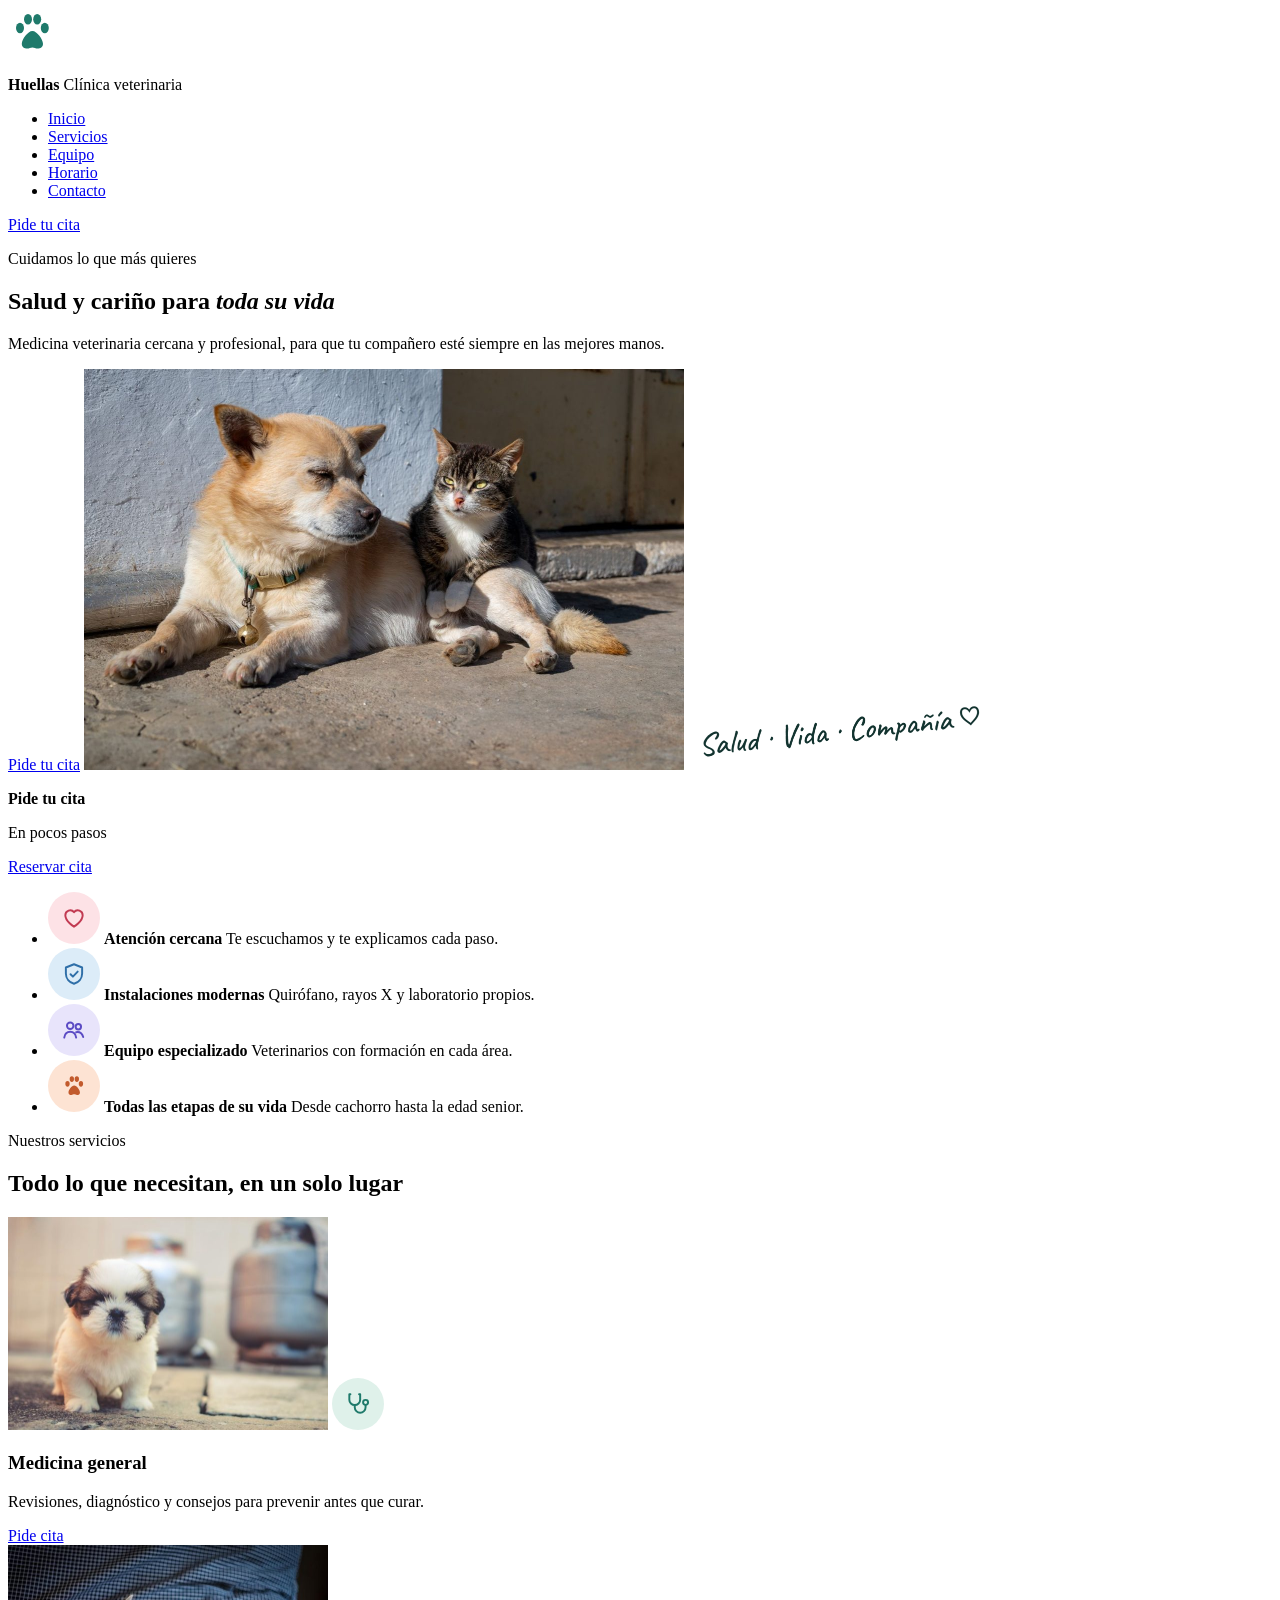
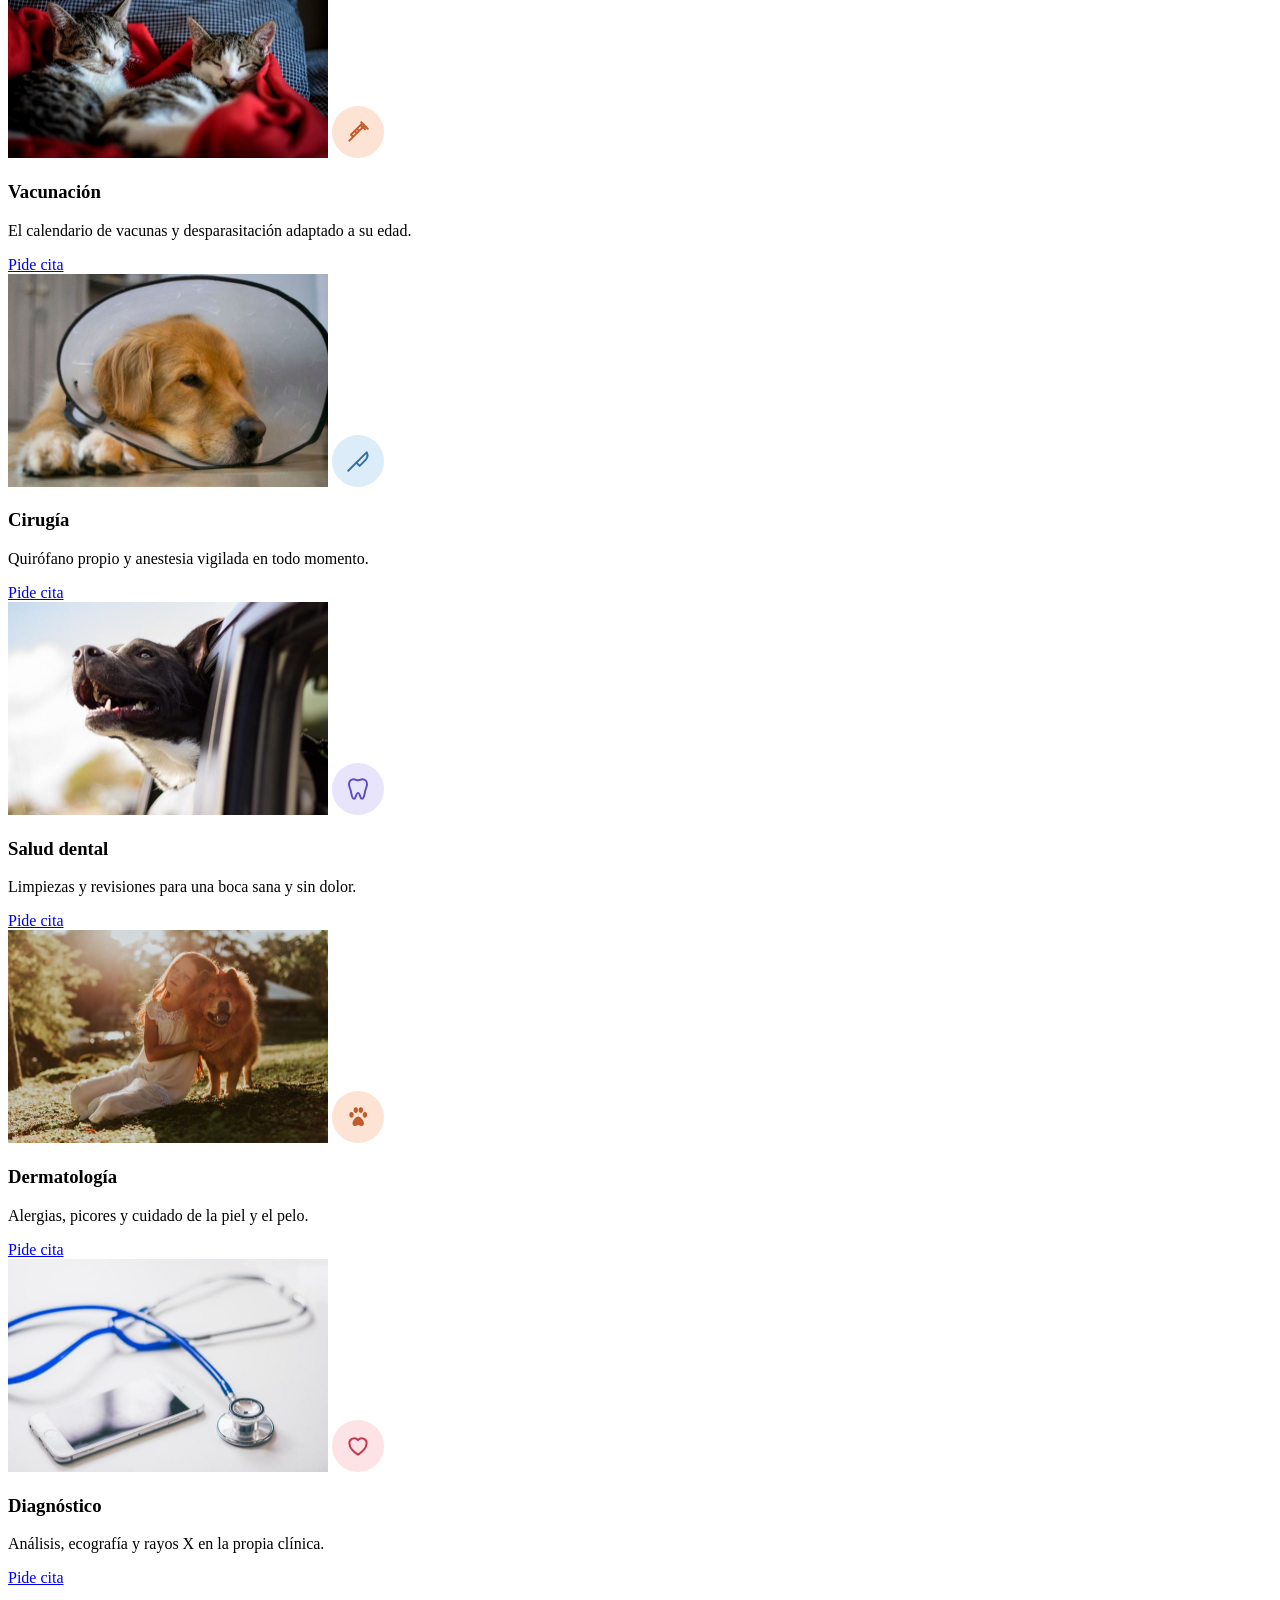
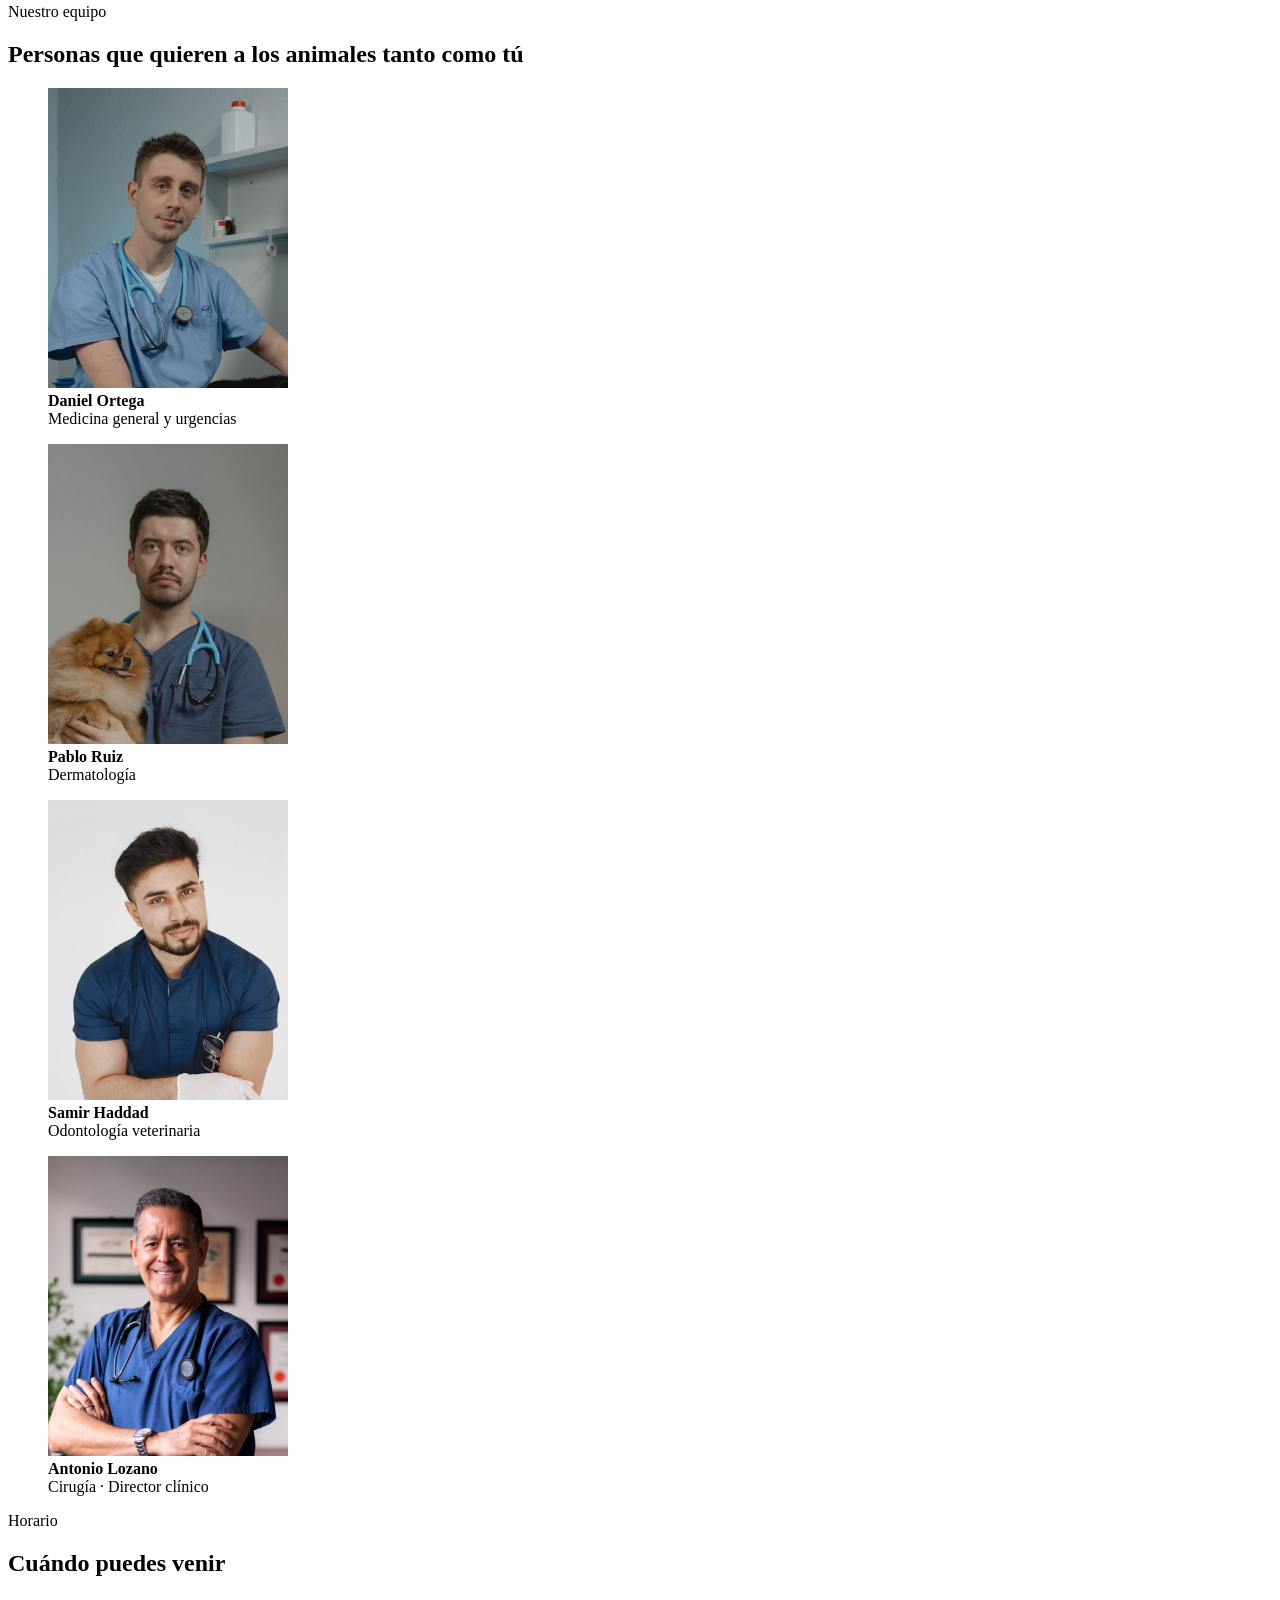
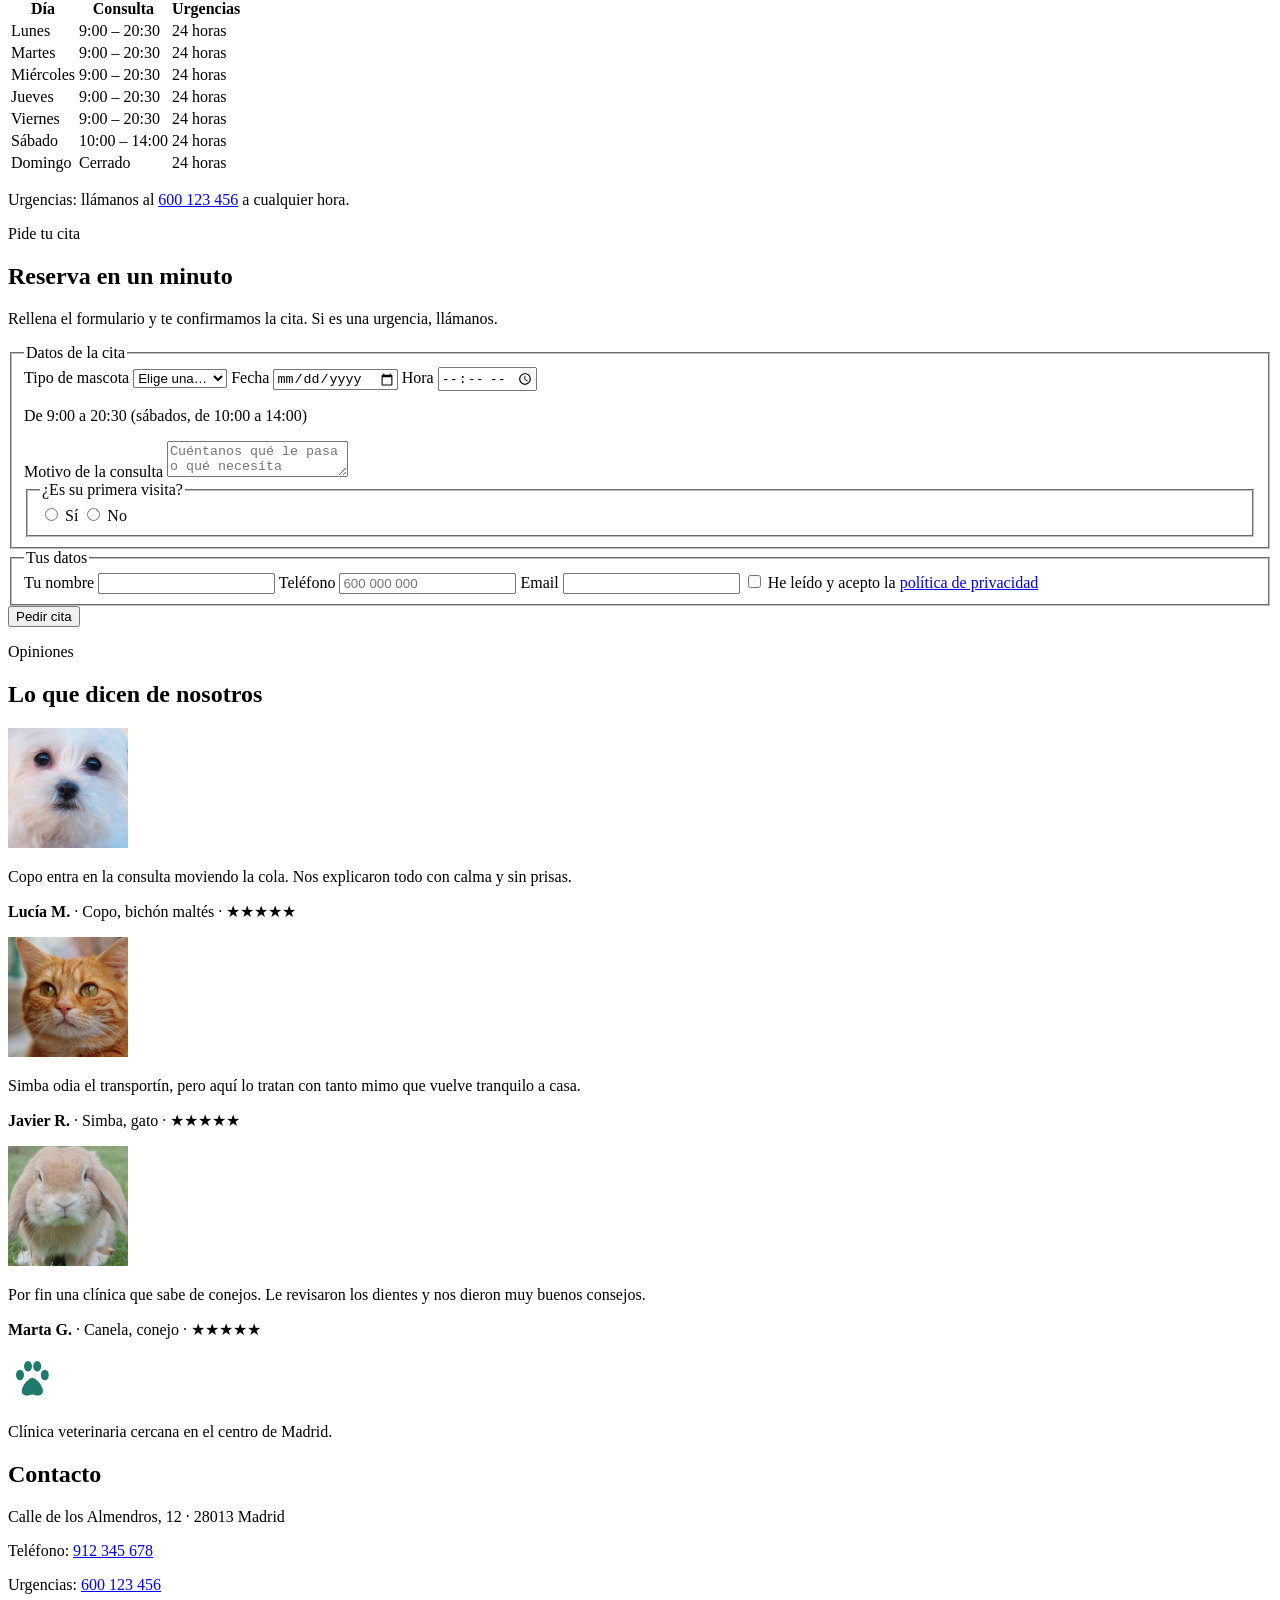
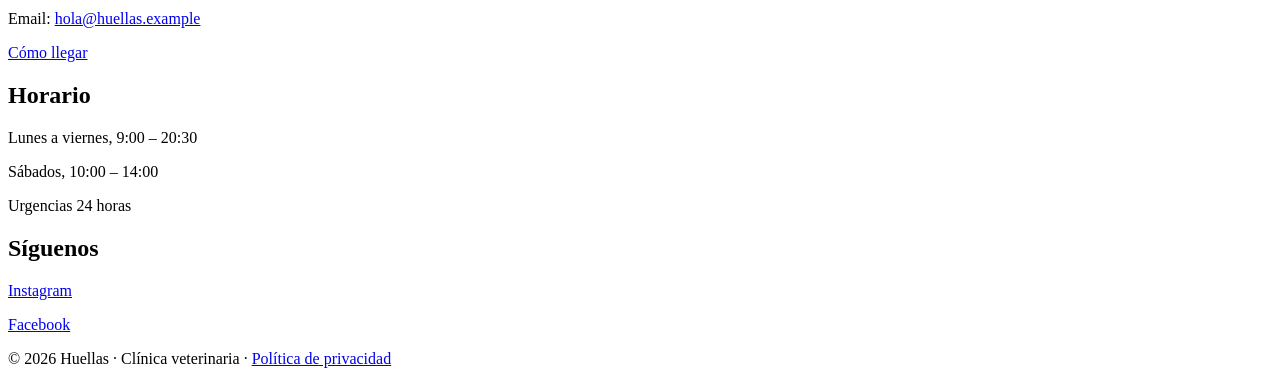
==== recursos/huellas/web/index.html @ fec39bad "Huellas reference site, world 1: semantic HTML and SVG assets - recursos/huellas/web/: index.html (a" ====
<!DOCTYPE html>
<html lang="es">
<head>
  <meta charset="UTF-8">
  <meta name="viewport" content="width=device-width, initial-scale=1">
  <title>Huellas · Clínica veterinaria en Madrid</title>
  <meta name="description" content="Clínica veterinaria cercana para perros, gatos y exóticos. Medicina general, vacunas, cirugía y urgencias 24 horas. Pide tu cita en línea.">
  <meta property="og:title" content="Huellas · Clínica veterinaria en Madrid">
  <meta property="og:description" content="Clínica veterinaria cercana para perros, gatos y exóticos. Medicina general, vacunas, cirugía y urgencias 24 horas. Pide tu cita en línea.">
  <meta property="og:image" content="img/portada.jpg">
  <meta property="og:type" content="website">
  <link rel="icon" href="img/favicon.svg">
</head>
<body>

  <header>
    <a href="#inicio">
      <img src="img/logo.svg" alt="Huellas, clínica veterinaria" width="48" height="48">
    </a>
    <p><strong>Huellas</strong> Clínica veterinaria</p>
    <nav>
      <ul>
        <li><a href="#inicio">Inicio</a></li>
        <li><a href="#servicios">Servicios</a></li>
        <li><a href="#equipo">Equipo</a></li>
        <li><a href="#horario">Horario</a></li>
        <li><a href="#contacto">Contacto</a></li>
      </ul>
    </nav>
    <a href="#cita">Pide tu cita</a>
  </header>

  <main>

    <section id="inicio">
      <p>Cuidamos lo que más quieres</p>
      <h1>Salud y cariño para <em>toda su vida</em></h1>
      <p>Medicina veterinaria cercana y profesional, para que tu compañero esté siempre en las mejores manos.</p>
      <a href="#cita">Pide tu cita</a>
      <img src="img/portada.jpg" alt="Un perro y un gato tumbados juntos al sol" width="600" height="401">
      <img src="img/nota.png" alt="" width="304" height="75">
      <div>
        <p><strong>Pide tu cita</strong></p>
        <p>En pocos pasos</p>
        <a href="#cita">Reservar cita</a>
      </div>
    </section>

    <ul>
      <li>
        <img src="img/iconos/corazon.svg" alt="" width="52" height="52">
        <strong>Atención cercana</strong> Te escuchamos y te explicamos cada paso.
      </li>
      <li>
        <img src="img/iconos/escudo.svg" alt="" width="52" height="52">
        <strong>Instalaciones modernas</strong> Quirófano, rayos X y laboratorio propios.
      </li>
      <li>
        <img src="img/iconos/equipo.svg" alt="" width="52" height="52">
        <strong>Equipo especializado</strong> Veterinarios con formación en cada área.
      </li>
      <li>
        <img src="img/iconos/huella.svg" alt="" width="52" height="52">
        <strong>Todas las etapas de su vida</strong> Desde cachorro hasta la edad senior.
      </li>
    </ul>

    <section id="servicios">
      <p>Nuestros servicios</p>
      <h2>Todo lo que necesitan, en un solo lugar</h2>

      <article class="servicio">
        <img src="img/servicio-medicina.jpg" alt="" width="320" height="213" loading="lazy">
        <img src="img/iconos/fonendo.svg" alt="" width="52" height="52">
        <h3>Medicina general</h3>
        <p>Revisiones, diagnóstico y consejos para prevenir antes que curar.</p>
        <a href="#cita">Pide cita</a>
      </article>

      <article class="servicio">
        <img src="img/servicio-vacunacion.jpg" alt="" width="320" height="213" loading="lazy">
        <img src="img/iconos/jeringa.svg" alt="" width="52" height="52">
        <h3>Vacunación</h3>
        <p>El calendario de vacunas y desparasitación adaptado a su edad.</p>
        <a href="#cita">Pide cita</a>
      </article>

      <article class="servicio">
        <img src="img/servicio-cirugia.jpg" alt="" width="320" height="213" loading="lazy">
        <img src="img/iconos/bisturi.svg" alt="" width="52" height="52">
        <h3>Cirugía</h3>
        <p>Quirófano propio y anestesia vigilada en todo momento.</p>
        <a href="#cita">Pide cita</a>
      </article>

      <article class="servicio">
        <img src="img/servicio-dental.jpg" alt="" width="320" height="213" loading="lazy">
        <img src="img/iconos/diente.svg" alt="" width="52" height="52">
        <h3>Salud dental</h3>
        <p>Limpiezas y revisiones para una boca sana y sin dolor.</p>
        <a href="#cita">Pide cita</a>
      </article>

      <article class="servicio">
        <img src="img/servicio-dermatologia.jpg" alt="" width="320" height="213" loading="lazy">
        <img src="img/iconos/huella.svg" alt="" width="52" height="52">
        <h3>Dermatología</h3>
        <p>Alergias, picores y cuidado de la piel y el pelo.</p>
        <a href="#cita">Pide cita</a>
      </article>

      <article class="servicio">
        <img src="img/servicio-diagnostico.jpg" alt="" width="320" height="213" loading="lazy">
        <img src="img/iconos/corazon.svg" alt="" width="52" height="52">
        <h3>Diagnóstico</h3>
        <p>Análisis, ecografía y rayos X en la propia clínica.</p>
        <a href="#cita">Pide cita</a>
      </article>
    </section>

    <section id="equipo">
      <p>Nuestro equipo</p>
      <h2>Personas que quieren a los animales tanto como tú</h2>

      <figure>
        <img src="img/equipo-1.jpg" alt="Daniel Ortega, veterinario, sonriendo en la consulta" width="240" height="300" loading="lazy">
        <figcaption><strong>Daniel Ortega</strong><br>Medicina general y urgencias</figcaption>
      </figure>
      <figure>
        <img src="img/equipo-2.jpg" alt="Pablo Ruiz, veterinario, con un pomerania en brazos" width="240" height="300" loading="lazy">
        <figcaption><strong>Pablo Ruiz</strong><br>Dermatología</figcaption>
      </figure>
      <figure>
        <img src="img/equipo-3.jpg" alt="Samir Haddad, veterinario, con pijama azul marino" width="240" height="300" loading="lazy">
        <figcaption><strong>Samir Haddad</strong><br>Odontología veterinaria</figcaption>
      </figure>
      <figure>
        <img src="img/equipo-4.jpg" alt="Antonio Lozano, veterinario, con los brazos cruzados" width="240" height="300" loading="lazy">
        <figcaption><strong>Antonio Lozano</strong><br>Cirugía · Director clínico</figcaption>
      </figure>
    </section>

    <section id="horario">
      <p>Horario</p>
      <h2>Cuándo puedes venir</h2>
      <table>
        <thead>
          <tr><th>Día</th><th>Consulta</th><th>Urgencias</th></tr>
        </thead>
        <tbody>
          <tr><td>Lunes</td><td>9:00 – 20:30</td><td>24 horas</td></tr>
          <tr><td>Martes</td><td>9:00 – 20:30</td><td>24 horas</td></tr>
          <tr><td>Miércoles</td><td>9:00 – 20:30</td><td>24 horas</td></tr>
          <tr><td>Jueves</td><td>9:00 – 20:30</td><td>24 horas</td></tr>
          <tr><td>Viernes</td><td>9:00 – 20:30</td><td>24 horas</td></tr>
          <tr><td>Sábado</td><td>10:00 – 14:00</td><td>24 horas</td></tr>
          <tr><td>Domingo</td><td>Cerrado</td><td>24 horas</td></tr>
        </tbody>
      </table>
      <p>Urgencias: llámanos al <a href="tel:+34600123456">600 123 456</a> a cualquier hora.</p>
    </section>

    <section id="cita">
      <p>Pide tu cita</p>
      <h2>Reserva en un minuto</h2>
      <p>Rellena el formulario y te confirmamos la cita. Si es una urgencia, llámanos.</p>

      <form id="form-cita">
        <fieldset>
          <legend>Datos de la cita</legend>

          <label for="mascota">Tipo de mascota</label>
          <select id="mascota" name="mascota" required>
            <option value="">Elige una…</option>
            <option value="perro">Perro</option>
            <option value="gato">Gato</option>
            <option value="conejo">Conejo</option>
            <option value="exotico">Otro exótico</option>
          </select>

          <label for="fecha">Fecha</label>
          <input type="date" id="fecha" name="fecha" required>

          <label for="hora">Hora</label>
          <input type="time" id="hora" name="hora" required>
          <p>De 9:00 a 20:30 (sábados, de 10:00 a 14:00)</p>

          <label for="motivo">Motivo de la consulta</label>
          <textarea id="motivo" name="motivo" placeholder="Cuéntanos qué le pasa o qué necesita"></textarea>

          <fieldset>
            <legend>¿Es su primera visita?</legend>
            <input type="radio" id="primera-si" name="primera" value="si">
            <label for="primera-si">Sí</label>
            <input type="radio" id="primera-no" name="primera" value="no">
            <label for="primera-no">No</label>
          </fieldset>
        </fieldset>

        <fieldset>
          <legend>Tus datos</legend>

          <label for="nombre">Tu nombre</label>
          <input type="text" id="nombre" name="nombre" required>

          <label for="telefono">Teléfono</label>
          <input type="tel" id="telefono" name="telefono" placeholder="600 000 000" required>

          <label for="email">Email</label>
          <input type="email" id="email" name="email" required>

          <input type="checkbox" id="privacidad" name="privacidad" required>
          <label for="privacidad">He leído y acepto la <a href="privacidad.html">política de privacidad</a></label>
        </fieldset>

        <button type="submit">Pedir cita</button>
      </form>
    </section>

    <section id="opiniones">
      <p>Opiniones</p>
      <h2>Lo que dicen de nosotros</h2>

      <article>
        <img src="img/opinion-perro.jpg" alt="Copo, el bichón maltés de Lucía" width="120" height="120" loading="lazy">
        <p>Copo entra en la consulta moviendo la cola. Nos explicaron todo con calma y sin prisas.</p>
        <p><strong>Lucía M.</strong> · Copo, bichón maltés · ★★★★★</p>
      </article>
      <article>
        <img src="img/opinion-gato.jpg" alt="Simba, el gato de Javier" width="120" height="120" loading="lazy">
        <p>Simba odia el transportín, pero aquí lo tratan con tanto mimo que vuelve tranquilo a casa.</p>
        <p><strong>Javier R.</strong> · Simba, gato · ★★★★★</p>
      </article>
      <article>
        <img src="img/opinion-conejo.jpg" alt="Canela, el conejo de Marta" width="120" height="120" loading="lazy">
        <p>Por fin una clínica que sabe de conejos. Le revisaron los dientes y nos dieron muy buenos consejos.</p>
        <p><strong>Marta G.</strong> · Canela, conejo · ★★★★★</p>
      </article>
    </section>

  </main>

  <footer id="contacto">
    <div>
      <img src="img/logo.svg" alt="Huellas, clínica veterinaria" width="48" height="48" loading="lazy">
      <p>Clínica veterinaria cercana en el centro de Madrid.</p>
    </div>
    <div>
      <h2>Contacto</h2>
      <p>Calle de los Almendros, 12 · 28013 Madrid</p>
      <p>Teléfono: <a href="tel:+34912345678">912 345 678</a></p>
      <p>Urgencias: <a href="tel:+34600123456">600 123 456</a></p>
      <p>Email: <a href="mailto:hola@huellas.example">hola@huellas.example</a></p>
      <p><a href="https://www.openstreetmap.org/search?query=Madrid" target="_blank" rel="noopener">Cómo llegar</a></p>
    </div>
    <div>
      <h2>Horario</h2>
      <p>Lunes a viernes, 9:00 – 20:30</p>
      <p>Sábados, 10:00 – 14:00</p>
      <p>Urgencias 24 horas</p>
    </div>
    <div>
      <h2>Síguenos</h2>
      <p><a href="https://www.instagram.com/" target="_blank" rel="noopener">Instagram</a></p>
      <p><a href="https://www.facebook.com/" target="_blank" rel="noopener">Facebook</a></p>
    </div>
    <p>© 2026 Huellas · Clínica veterinaria · <a href="privacidad.html">Política de privacidad</a></p>
  </footer>

</body>
</html>
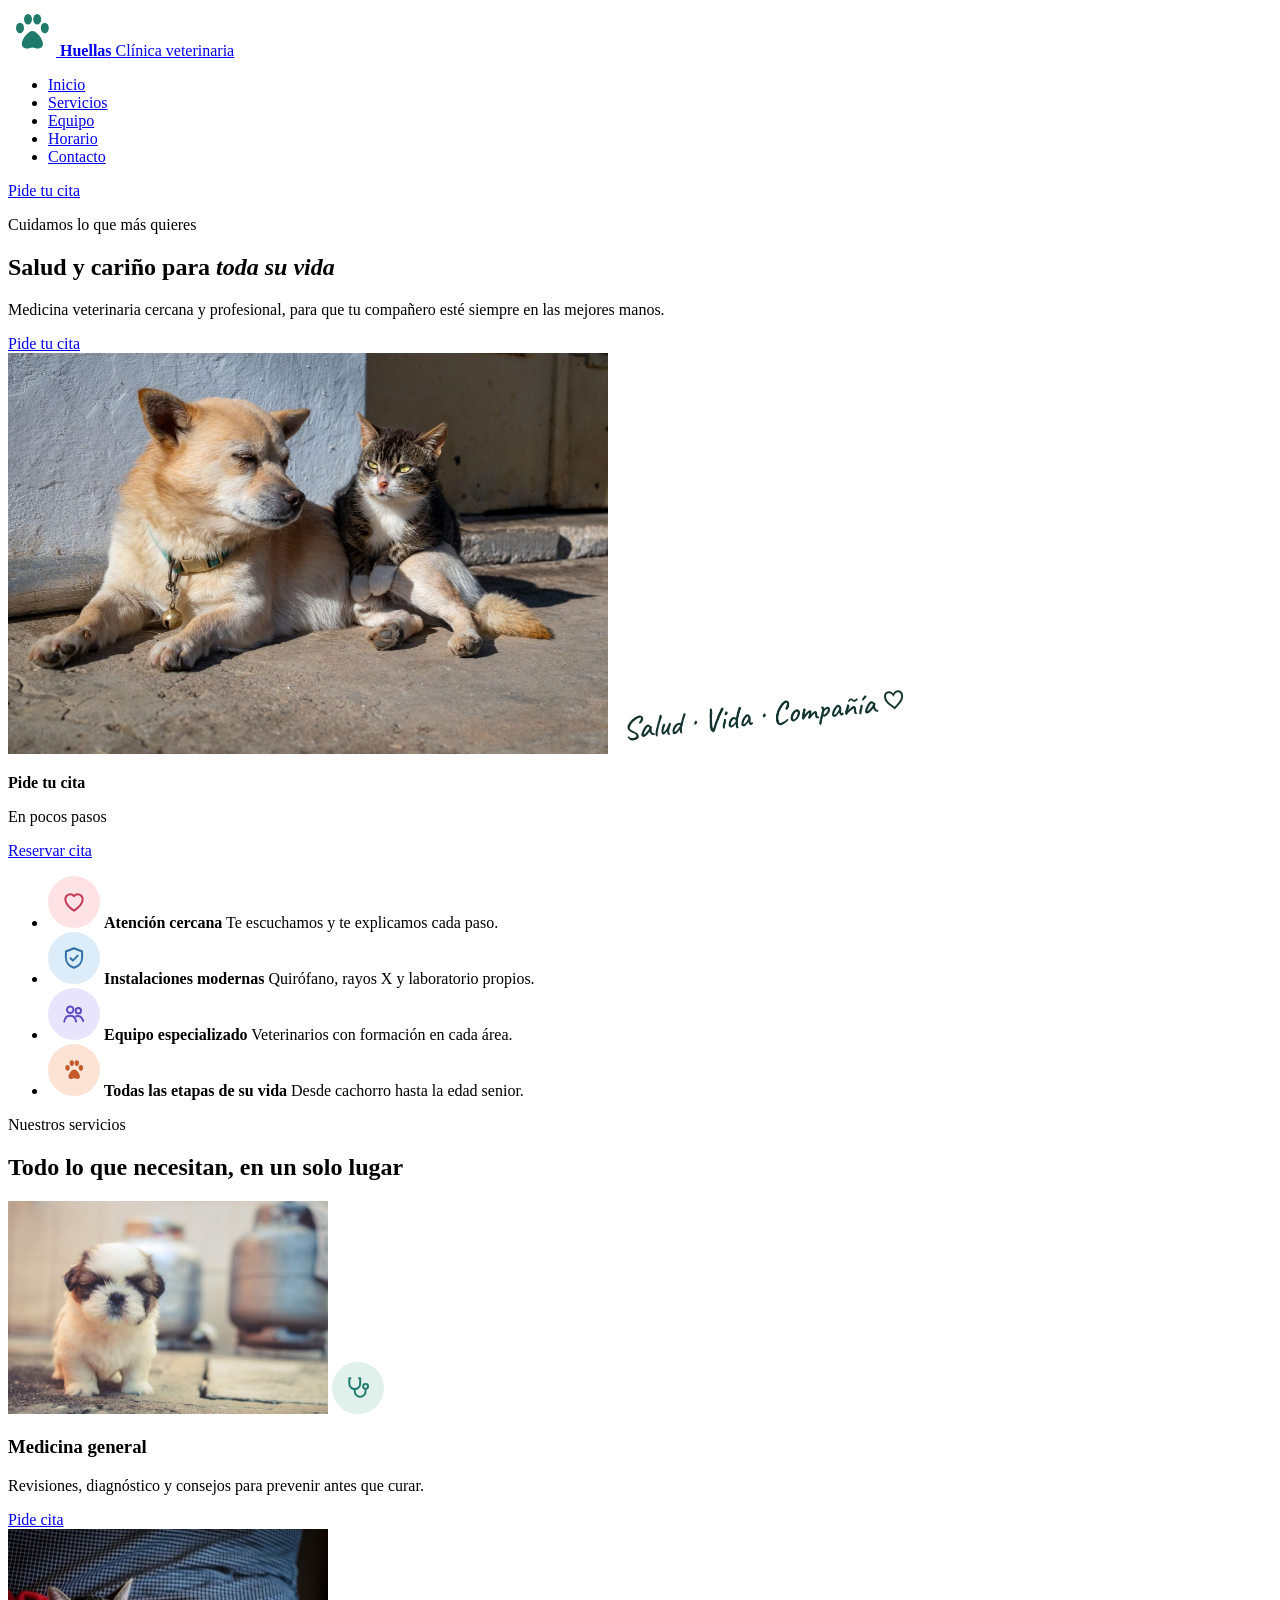
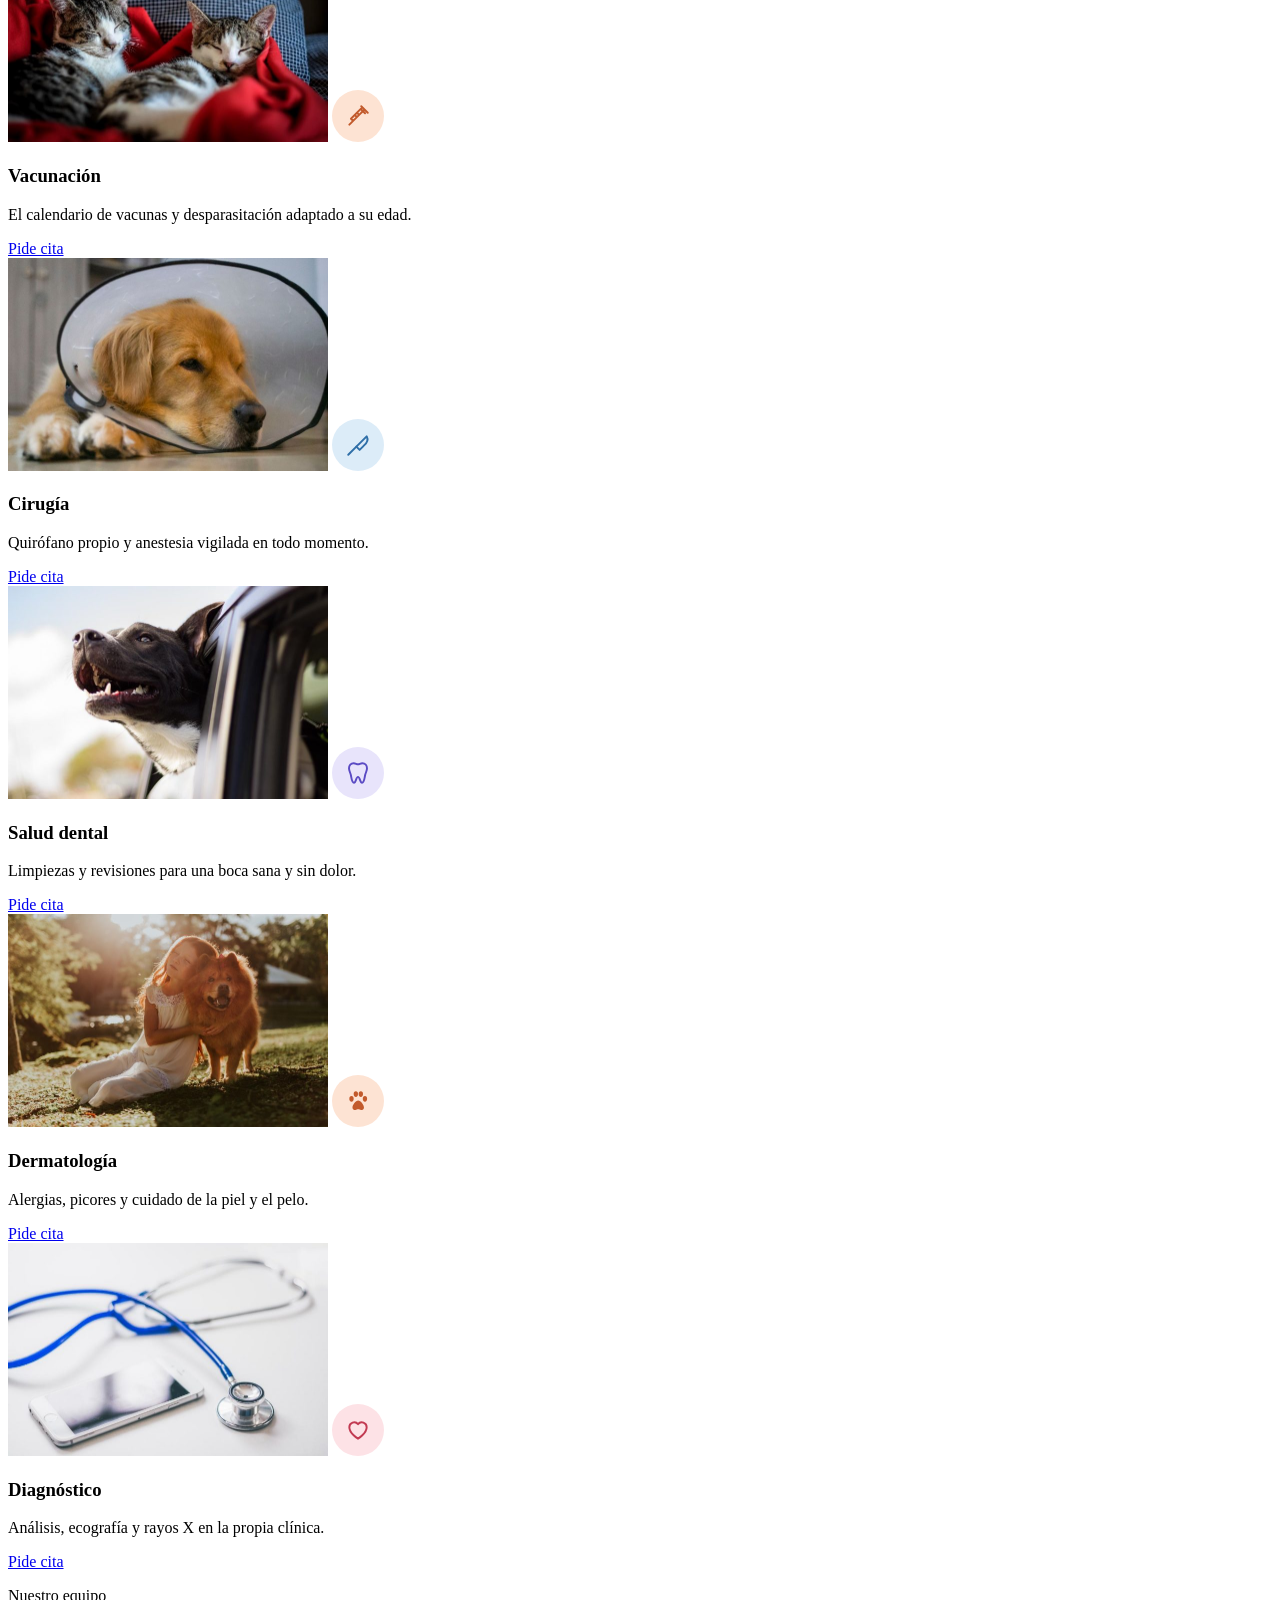
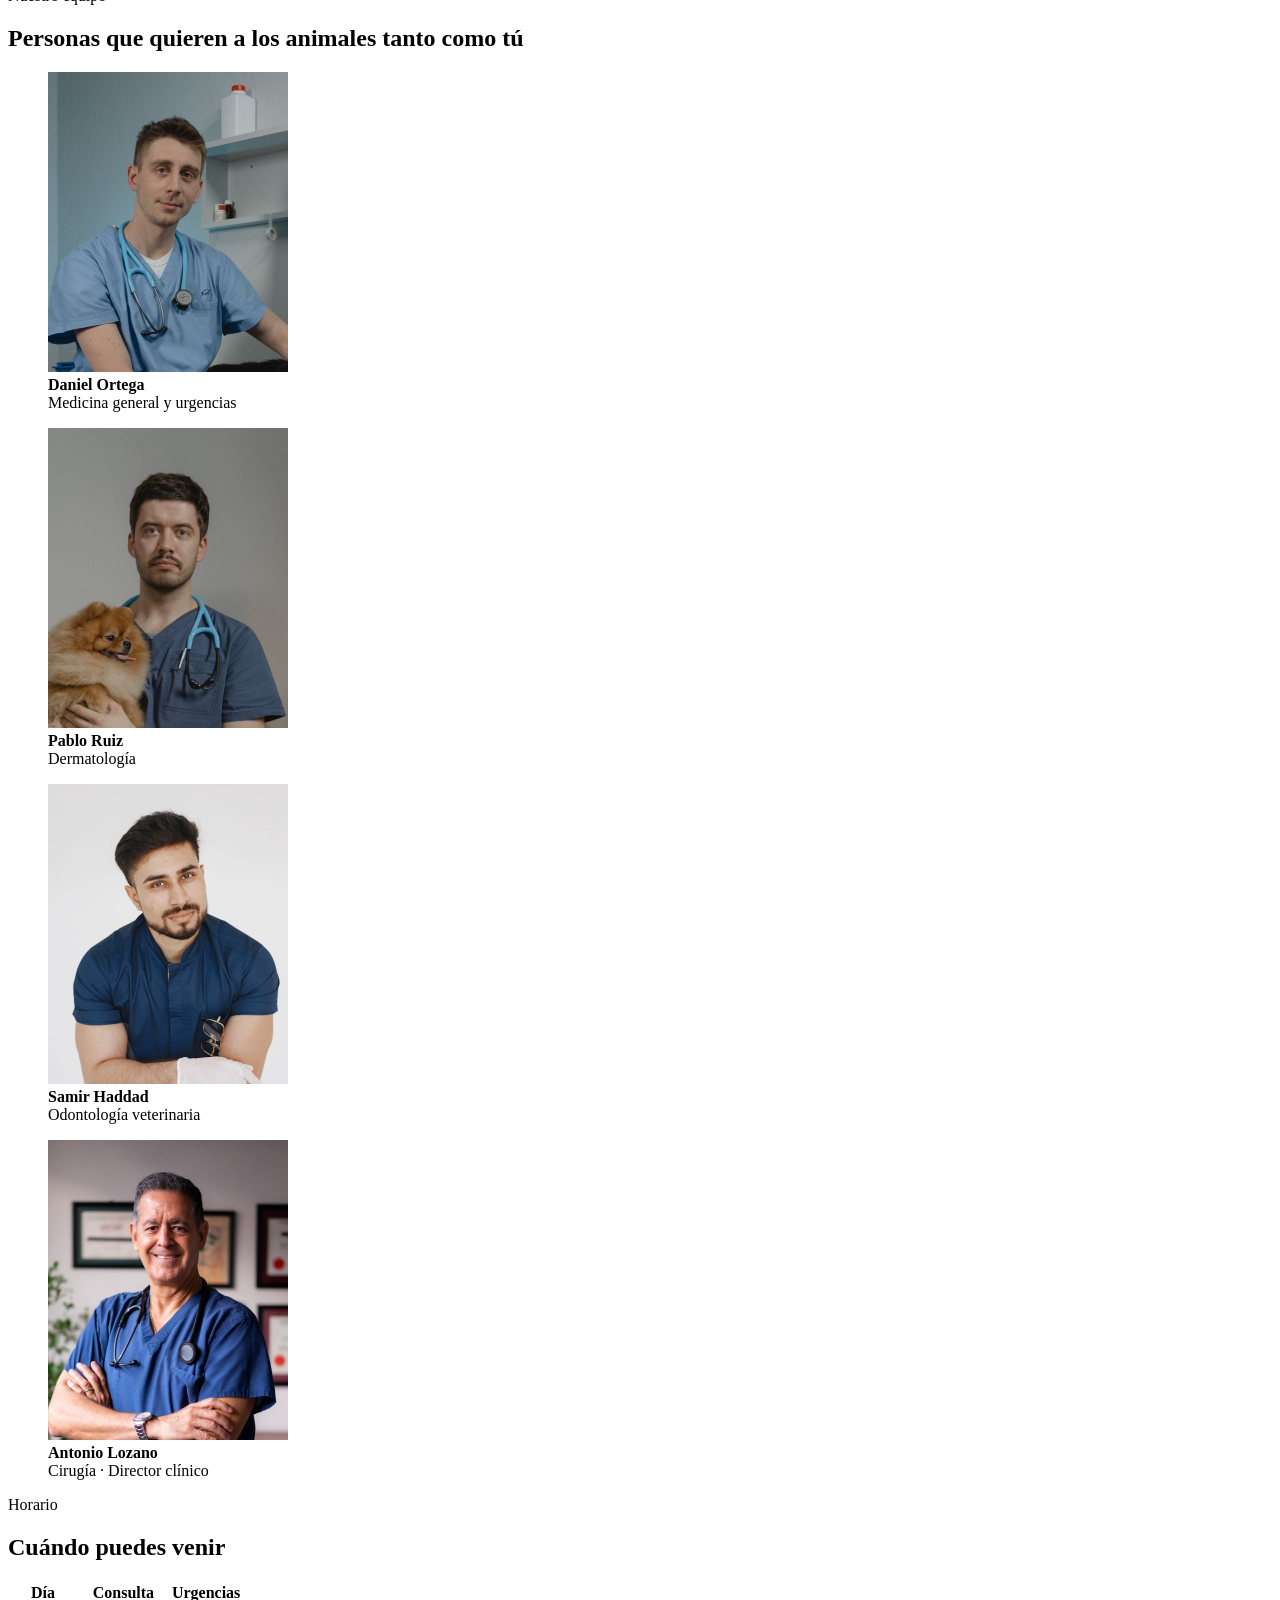
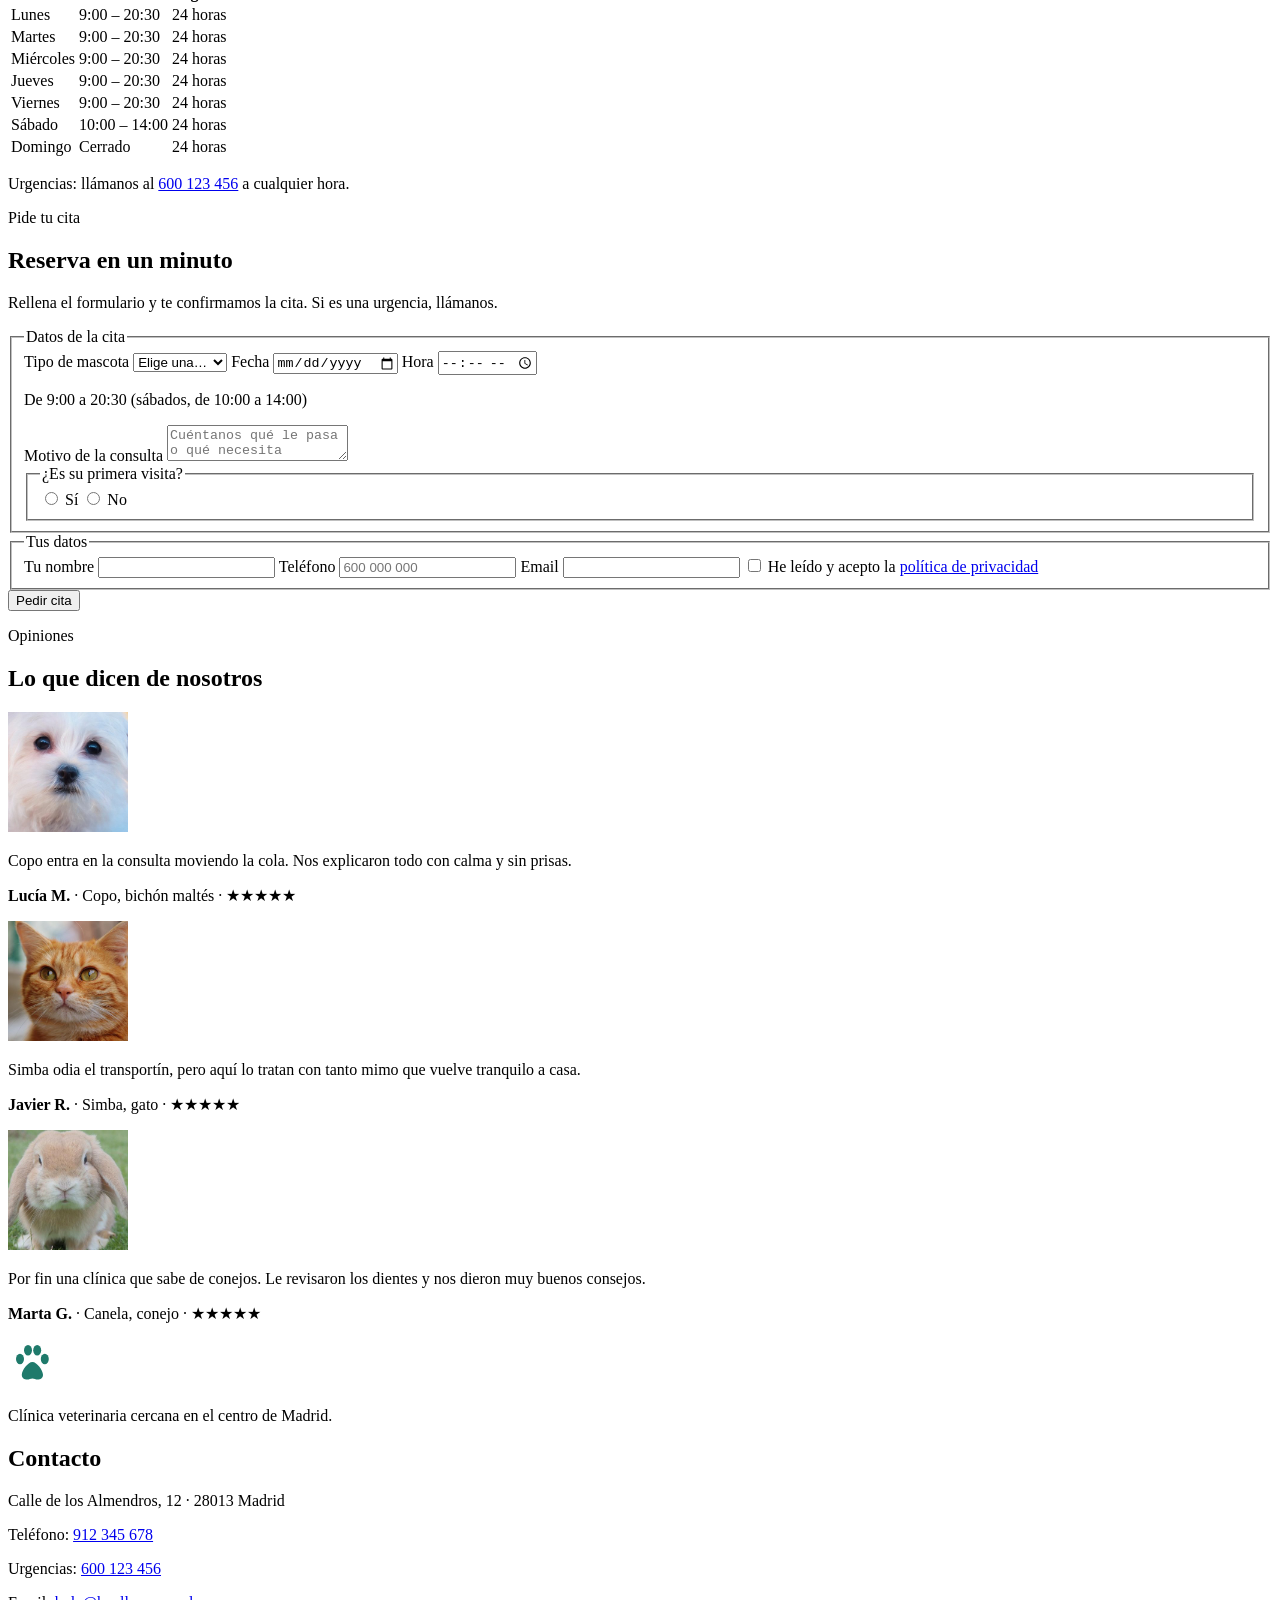
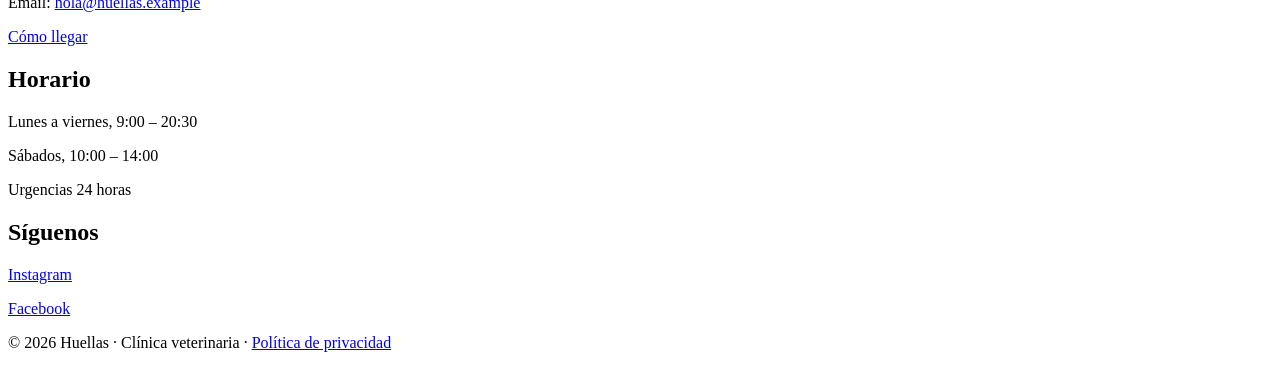
==== commit 8866e014: "Huellas world 1: group sections in divs with classes for later layout Co-Authored-By: Claude Opus 5." ====
--- a/recursos/huellas/web/index.html
+++ b/recursos/huellas/web/index.html
@@ -14,10 +14,10 @@
 <body>
 
   <header>
-    <a href="#inicio">
-      <img src="img/logo.svg" alt="Huellas, clínica veterinaria" width="48" height="48">
+    <a class="marca" href="#inicio">
+      <img src="img/logo.svg" alt="" width="48" height="48">
+      <span><strong>Huellas</strong> Clínica veterinaria</span>
     </a>
-    <p><strong>Huellas</strong> Clínica veterinaria</p>
     <nav>
       <ul>
         <li><a href="#inicio">Inicio</a></li>
@@ -27,121 +27,131 @@
         <li><a href="#contacto">Contacto</a></li>
       </ul>
     </nav>
-    <a href="#cita">Pide tu cita</a>
+    <a class="boton" href="#cita">Pide tu cita</a>
   </header>
 
   <main>
 
-    <section id="inicio">
-      <p>Cuidamos lo que más quieres</p>
-      <h1>Salud y cariño para <em>toda su vida</em></h1>
-      <p>Medicina veterinaria cercana y profesional, para que tu compañero esté siempre en las mejores manos.</p>
-      <a href="#cita">Pide tu cita</a>
-      <img src="img/portada.jpg" alt="Un perro y un gato tumbados juntos al sol" width="600" height="401">
-      <img src="img/nota.png" alt="" width="304" height="75">
-      <div>
+    <section id="inicio" class="portada">
+      <div class="portada-texto">
+        <p class="antetitulo">Cuidamos lo que más quieres</p>
+        <h1>Salud y cariño para <em>toda su vida</em></h1>
+        <p>Medicina veterinaria cercana y profesional, para que tu compañero esté siempre en las mejores manos.</p>
+        <a class="boton" href="#cita">Pide tu cita</a>
+      </div>
+      <div class="portada-foto">
+        <img src="img/portada.jpg" alt="Un perro y un gato tumbados juntos al sol" width="600" height="401">
+        <img class="nota" src="img/nota.png" alt="" width="304" height="75">
+      </div>
+      <div class="tarjeta-cita">
         <p><strong>Pide tu cita</strong></p>
         <p>En pocos pasos</p>
-        <a href="#cita">Reservar cita</a>
-      </div>
-    </section>
-
-    <ul>
+        <a class="boton" href="#cita">Reservar cita</a>
+      </div>
+    </section>
+
+    <ul class="ventajas">
       <li>
         <img src="img/iconos/corazon.svg" alt="" width="52" height="52">
-        <strong>Atención cercana</strong> Te escuchamos y te explicamos cada paso.
+        <strong>Atención cercana</strong>
+        <span>Te escuchamos y te explicamos cada paso.</span>
       </li>
       <li>
         <img src="img/iconos/escudo.svg" alt="" width="52" height="52">
-        <strong>Instalaciones modernas</strong> Quirófano, rayos X y laboratorio propios.
+        <strong>Instalaciones modernas</strong>
+        <span>Quirófano, rayos X y laboratorio propios.</span>
       </li>
       <li>
         <img src="img/iconos/equipo.svg" alt="" width="52" height="52">
-        <strong>Equipo especializado</strong> Veterinarios con formación en cada área.
+        <strong>Equipo especializado</strong>
+        <span>Veterinarios con formación en cada área.</span>
       </li>
       <li>
         <img src="img/iconos/huella.svg" alt="" width="52" height="52">
-        <strong>Todas las etapas de su vida</strong> Desde cachorro hasta la edad senior.
+        <strong>Todas las etapas de su vida</strong>
+        <span>Desde cachorro hasta la edad senior.</span>
       </li>
     </ul>
 
     <section id="servicios">
-      <p>Nuestros servicios</p>
+      <p class="antetitulo">Nuestros servicios</p>
       <h2>Todo lo que necesitan, en un solo lugar</h2>
-
-      <article class="servicio">
-        <img src="img/servicio-medicina.jpg" alt="" width="320" height="213" loading="lazy">
-        <img src="img/iconos/fonendo.svg" alt="" width="52" height="52">
-        <h3>Medicina general</h3>
-        <p>Revisiones, diagnóstico y consejos para prevenir antes que curar.</p>
-        <a href="#cita">Pide cita</a>
-      </article>
-
-      <article class="servicio">
-        <img src="img/servicio-vacunacion.jpg" alt="" width="320" height="213" loading="lazy">
-        <img src="img/iconos/jeringa.svg" alt="" width="52" height="52">
-        <h3>Vacunación</h3>
-        <p>El calendario de vacunas y desparasitación adaptado a su edad.</p>
-        <a href="#cita">Pide cita</a>
-      </article>
-
-      <article class="servicio">
-        <img src="img/servicio-cirugia.jpg" alt="" width="320" height="213" loading="lazy">
-        <img src="img/iconos/bisturi.svg" alt="" width="52" height="52">
-        <h3>Cirugía</h3>
-        <p>Quirófano propio y anestesia vigilada en todo momento.</p>
-        <a href="#cita">Pide cita</a>
-      </article>
-
-      <article class="servicio">
-        <img src="img/servicio-dental.jpg" alt="" width="320" height="213" loading="lazy">
-        <img src="img/iconos/diente.svg" alt="" width="52" height="52">
-        <h3>Salud dental</h3>
-        <p>Limpiezas y revisiones para una boca sana y sin dolor.</p>
-        <a href="#cita">Pide cita</a>
-      </article>
-
-      <article class="servicio">
-        <img src="img/servicio-dermatologia.jpg" alt="" width="320" height="213" loading="lazy">
-        <img src="img/iconos/huella.svg" alt="" width="52" height="52">
-        <h3>Dermatología</h3>
-        <p>Alergias, picores y cuidado de la piel y el pelo.</p>
-        <a href="#cita">Pide cita</a>
-      </article>
-
-      <article class="servicio">
-        <img src="img/servicio-diagnostico.jpg" alt="" width="320" height="213" loading="lazy">
-        <img src="img/iconos/corazon.svg" alt="" width="52" height="52">
-        <h3>Diagnóstico</h3>
-        <p>Análisis, ecografía y rayos X en la propia clínica.</p>
-        <a href="#cita">Pide cita</a>
-      </article>
+      <div class="rejilla">
+        <article class="servicio">
+          <img src="img/servicio-medicina.jpg" alt="" width="320" height="213" loading="lazy">
+          <img src="img/iconos/fonendo.svg" class="icono" alt="" width="52" height="52">
+          <h3>Medicina general</h3>
+          <p>Revisiones, diagnóstico y consejos para prevenir antes que curar.</p>
+          <a href="#cita">Pide cita</a>
+        </article>
+
+        <article class="servicio">
+          <img src="img/servicio-vacunacion.jpg" alt="" width="320" height="213" loading="lazy">
+          <img src="img/iconos/jeringa.svg" class="icono" alt="" width="52" height="52">
+          <h3>Vacunación</h3>
+          <p>El calendario de vacunas y desparasitación adaptado a su edad.</p>
+          <a href="#cita">Pide cita</a>
+        </article>
+
+        <article class="servicio">
+          <img src="img/servicio-cirugia.jpg" alt="" width="320" height="213" loading="lazy">
+          <img src="img/iconos/bisturi.svg" class="icono" alt="" width="52" height="52">
+          <h3>Cirugía</h3>
+          <p>Quirófano propio y anestesia vigilada en todo momento.</p>
+          <a href="#cita">Pide cita</a>
+        </article>
+
+        <article class="servicio">
+          <img src="img/servicio-dental.jpg" alt="" width="320" height="213" loading="lazy">
+          <img src="img/iconos/diente.svg" class="icono" alt="" width="52" height="52">
+          <h3>Salud dental</h3>
+          <p>Limpiezas y revisiones para una boca sana y sin dolor.</p>
+          <a href="#cita">Pide cita</a>
+        </article>
+
+        <article class="servicio">
+          <img src="img/servicio-dermatologia.jpg" alt="" width="320" height="213" loading="lazy">
+          <img src="img/iconos/huella.svg" class="icono" alt="" width="52" height="52">
+          <h3>Dermatología</h3>
+          <p>Alergias, picores y cuidado de la piel y el pelo.</p>
+          <a href="#cita">Pide cita</a>
+        </article>
+
+        <article class="servicio">
+          <img src="img/servicio-diagnostico.jpg" alt="" width="320" height="213" loading="lazy">
+          <img src="img/iconos/corazon.svg" class="icono" alt="" width="52" height="52">
+          <h3>Diagnóstico</h3>
+          <p>Análisis, ecografía y rayos X en la propia clínica.</p>
+          <a href="#cita">Pide cita</a>
+        </article>
+      </div>
     </section>
 
     <section id="equipo">
-      <p>Nuestro equipo</p>
+      <p class="antetitulo">Nuestro equipo</p>
       <h2>Personas que quieren a los animales tanto como tú</h2>
-
-      <figure>
-        <img src="img/equipo-1.jpg" alt="Daniel Ortega, veterinario, sonriendo en la consulta" width="240" height="300" loading="lazy">
-        <figcaption><strong>Daniel Ortega</strong><br>Medicina general y urgencias</figcaption>
-      </figure>
-      <figure>
-        <img src="img/equipo-2.jpg" alt="Pablo Ruiz, veterinario, con un pomerania en brazos" width="240" height="300" loading="lazy">
-        <figcaption><strong>Pablo Ruiz</strong><br>Dermatología</figcaption>
-      </figure>
-      <figure>
-        <img src="img/equipo-3.jpg" alt="Samir Haddad, veterinario, con pijama azul marino" width="240" height="300" loading="lazy">
-        <figcaption><strong>Samir Haddad</strong><br>Odontología veterinaria</figcaption>
-      </figure>
-      <figure>
-        <img src="img/equipo-4.jpg" alt="Antonio Lozano, veterinario, con los brazos cruzados" width="240" height="300" loading="lazy">
-        <figcaption><strong>Antonio Lozano</strong><br>Cirugía · Director clínico</figcaption>
-      </figure>
+      <div class="rejilla">
+        <figure>
+          <img src="img/equipo-1.jpg" alt="Daniel Ortega, veterinario, sonriendo en la consulta" width="240" height="300" loading="lazy">
+          <figcaption><strong>Daniel Ortega</strong><br>Medicina general y urgencias</figcaption>
+        </figure>
+        <figure>
+          <img src="img/equipo-2.jpg" alt="Pablo Ruiz, veterinario, con un pomerania en brazos" width="240" height="300" loading="lazy">
+          <figcaption><strong>Pablo Ruiz</strong><br>Dermatología</figcaption>
+        </figure>
+        <figure>
+          <img src="img/equipo-3.jpg" alt="Samir Haddad, veterinario, con pijama azul marino" width="240" height="300" loading="lazy">
+          <figcaption><strong>Samir Haddad</strong><br>Odontología veterinaria</figcaption>
+        </figure>
+        <figure>
+          <img src="img/equipo-4.jpg" alt="Antonio Lozano, veterinario, con los brazos cruzados" width="240" height="300" loading="lazy">
+          <figcaption><strong>Antonio Lozano</strong><br>Cirugía · Director clínico</figcaption>
+        </figure>
+      </div>
     </section>
 
     <section id="horario">
-      <p>Horario</p>
+      <p class="antetitulo">Horario</p>
       <h2>Cuándo puedes venir</h2>
       <table>
         <thead>
@@ -161,7 +171,7 @@
     </section>
 
     <section id="cita">
-      <p>Pide tu cita</p>
+      <p class="antetitulo">Pide tu cita</p>
       <h2>Reserva en un minuto</h2>
       <p>Rellena el formulario y te confirmamos la cita. Si es una urgencia, llámanos.</p>
 
@@ -218,53 +228,56 @@
     </section>
 
     <section id="opiniones">
-      <p>Opiniones</p>
+      <p class="antetitulo">Opiniones</p>
       <h2>Lo que dicen de nosotros</h2>
-
-      <article>
-        <img src="img/opinion-perro.jpg" alt="Copo, el bichón maltés de Lucía" width="120" height="120" loading="lazy">
-        <p>Copo entra en la consulta moviendo la cola. Nos explicaron todo con calma y sin prisas.</p>
-        <p><strong>Lucía M.</strong> · Copo, bichón maltés · ★★★★★</p>
-      </article>
-      <article>
-        <img src="img/opinion-gato.jpg" alt="Simba, el gato de Javier" width="120" height="120" loading="lazy">
-        <p>Simba odia el transportín, pero aquí lo tratan con tanto mimo que vuelve tranquilo a casa.</p>
-        <p><strong>Javier R.</strong> · Simba, gato · ★★★★★</p>
-      </article>
-      <article>
-        <img src="img/opinion-conejo.jpg" alt="Canela, el conejo de Marta" width="120" height="120" loading="lazy">
-        <p>Por fin una clínica que sabe de conejos. Le revisaron los dientes y nos dieron muy buenos consejos.</p>
-        <p><strong>Marta G.</strong> · Canela, conejo · ★★★★★</p>
-      </article>
+      <div class="rejilla">
+        <article class="opinion">
+          <img src="img/opinion-perro.jpg" alt="Copo, el bichón maltés de Lucía" width="120" height="120" loading="lazy">
+          <p>Copo entra en la consulta moviendo la cola. Nos explicaron todo con calma y sin prisas.</p>
+          <p><strong>Lucía M.</strong> · Copo, bichón maltés · ★★★★★</p>
+        </article>
+        <article class="opinion">
+          <img src="img/opinion-gato.jpg" alt="Simba, el gato de Javier" width="120" height="120" loading="lazy">
+          <p>Simba odia el transportín, pero aquí lo tratan con tanto mimo que vuelve tranquilo a casa.</p>
+          <p><strong>Javier R.</strong> · Simba, gato · ★★★★★</p>
+        </article>
+        <article class="opinion">
+          <img src="img/opinion-conejo.jpg" alt="Canela, el conejo de Marta" width="120" height="120" loading="lazy">
+          <p>Por fin una clínica que sabe de conejos. Le revisaron los dientes y nos dieron muy buenos consejos.</p>
+          <p><strong>Marta G.</strong> · Canela, conejo · ★★★★★</p>
+        </article>
+      </div>
     </section>
 
   </main>
 
   <footer id="contacto">
-    <div>
-      <img src="img/logo.svg" alt="Huellas, clínica veterinaria" width="48" height="48" loading="lazy">
-      <p>Clínica veterinaria cercana en el centro de Madrid.</p>
+    <div class="pie-columnas">
+      <div>
+        <img src="img/logo.svg" alt="Huellas, clínica veterinaria" width="48" height="48" loading="lazy">
+        <p>Clínica veterinaria cercana en el centro de Madrid.</p>
+      </div>
+      <div>
+        <h2>Contacto</h2>
+        <p>Calle de los Almendros, 12 · 28013 Madrid</p>
+        <p>Teléfono: <a href="tel:+34912345678">912 345 678</a></p>
+        <p>Urgencias: <a href="tel:+34600123456">600 123 456</a></p>
+        <p>Email: <a href="mailto:hola@huellas.example">hola@huellas.example</a></p>
+        <p><a href="https://www.openstreetmap.org/search?query=Madrid" target="_blank" rel="noopener">Cómo llegar</a></p>
+      </div>
+      <div>
+        <h2>Horario</h2>
+        <p>Lunes a viernes, 9:00 – 20:30</p>
+        <p>Sábados, 10:00 – 14:00</p>
+        <p>Urgencias 24 horas</p>
+      </div>
+      <div>
+        <h2>Síguenos</h2>
+        <p><a href="https://www.instagram.com/" target="_blank" rel="noopener">Instagram</a></p>
+        <p><a href="https://www.facebook.com/" target="_blank" rel="noopener">Facebook</a></p>
+      </div>
     </div>
-    <div>
-      <h2>Contacto</h2>
-      <p>Calle de los Almendros, 12 · 28013 Madrid</p>
-      <p>Teléfono: <a href="tel:+34912345678">912 345 678</a></p>
-      <p>Urgencias: <a href="tel:+34600123456">600 123 456</a></p>
-      <p>Email: <a href="mailto:hola@huellas.example">hola@huellas.example</a></p>
-      <p><a href="https://www.openstreetmap.org/search?query=Madrid" target="_blank" rel="noopener">Cómo llegar</a></p>
-    </div>
-    <div>
-      <h2>Horario</h2>
-      <p>Lunes a viernes, 9:00 – 20:30</p>
-      <p>Sábados, 10:00 – 14:00</p>
-      <p>Urgencias 24 horas</p>
-    </div>
-    <div>
-      <h2>Síguenos</h2>
-      <p><a href="https://www.instagram.com/" target="_blank" rel="noopener">Instagram</a></p>
-      <p><a href="https://www.facebook.com/" target="_blank" rel="noopener">Facebook</a></p>
-    </div>
-    <p>© 2026 Huellas · Clínica veterinaria · <a href="privacidad.html">Política de privacidad</a></p>
+    <p class="pie-final">© 2026 Huellas · Clínica veterinaria · <a href="privacidad.html">Política de privacidad</a></p>
   </footer>
 
 </body>
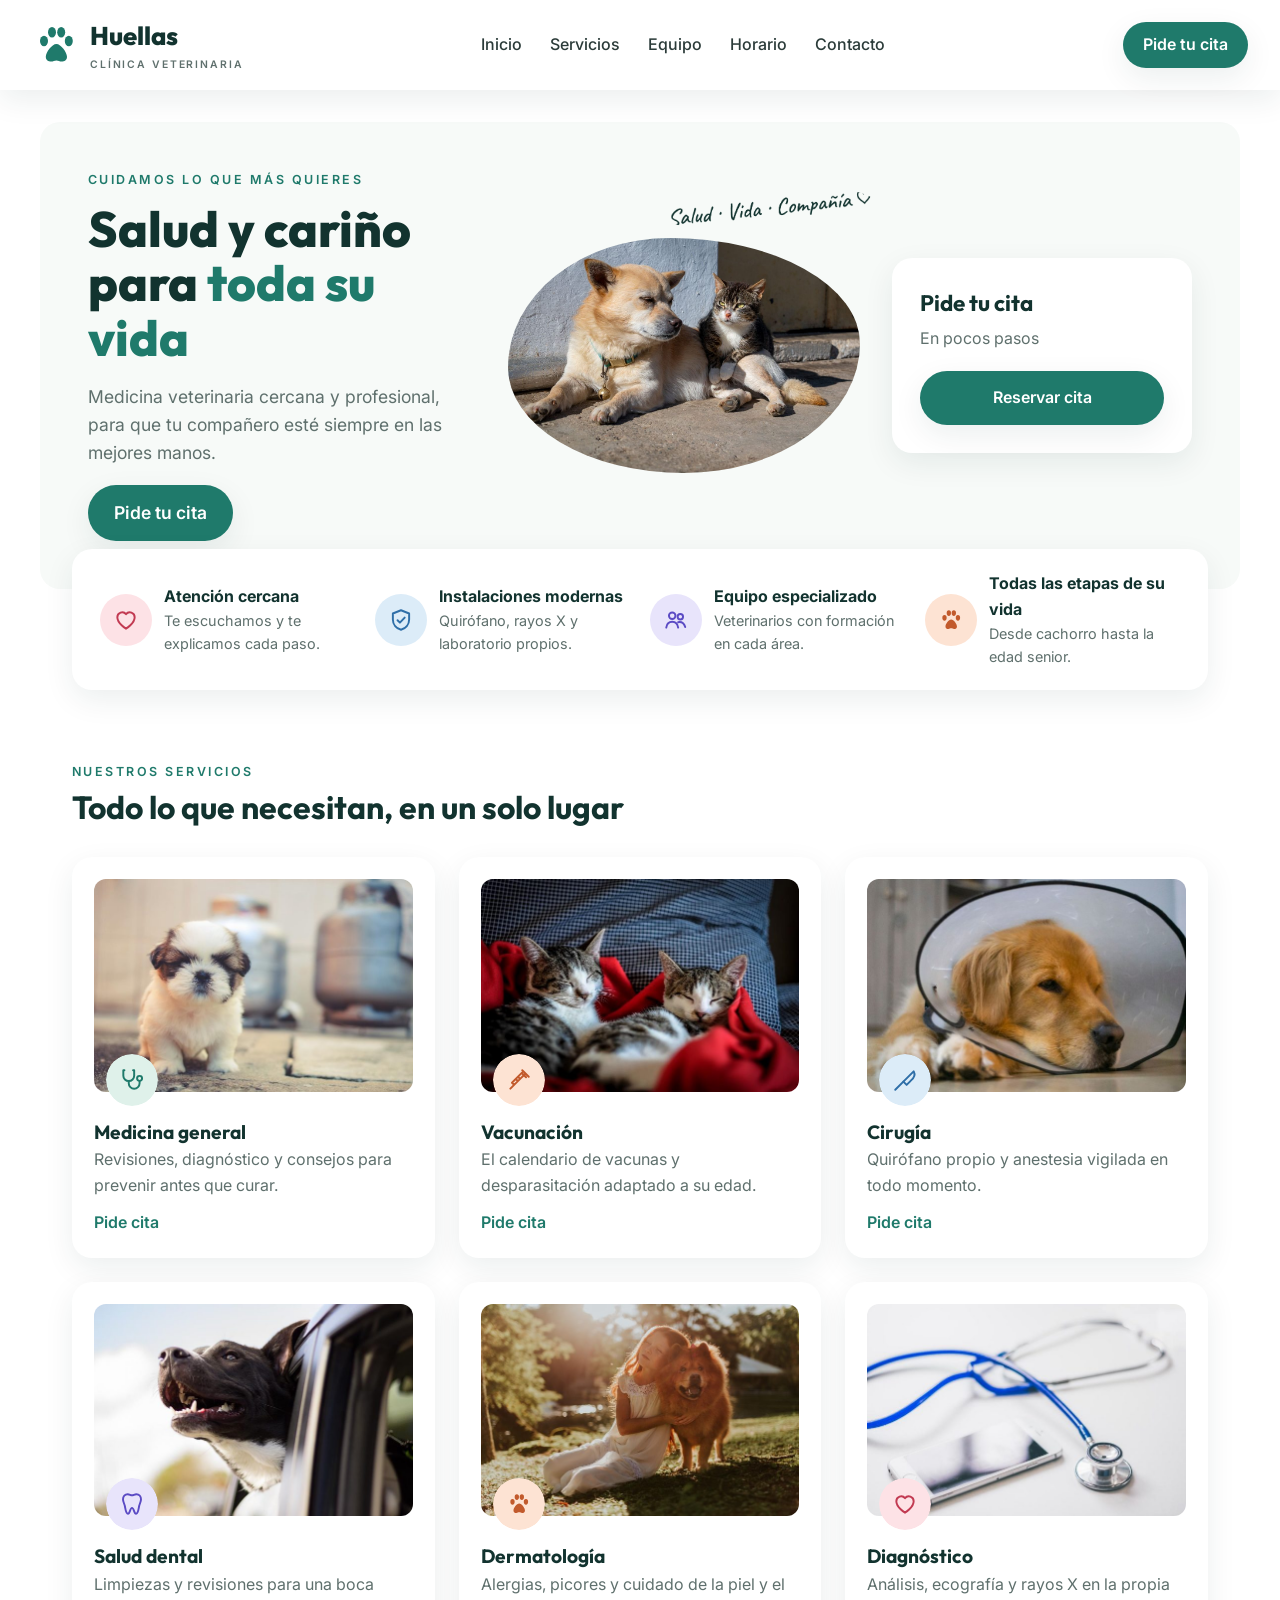
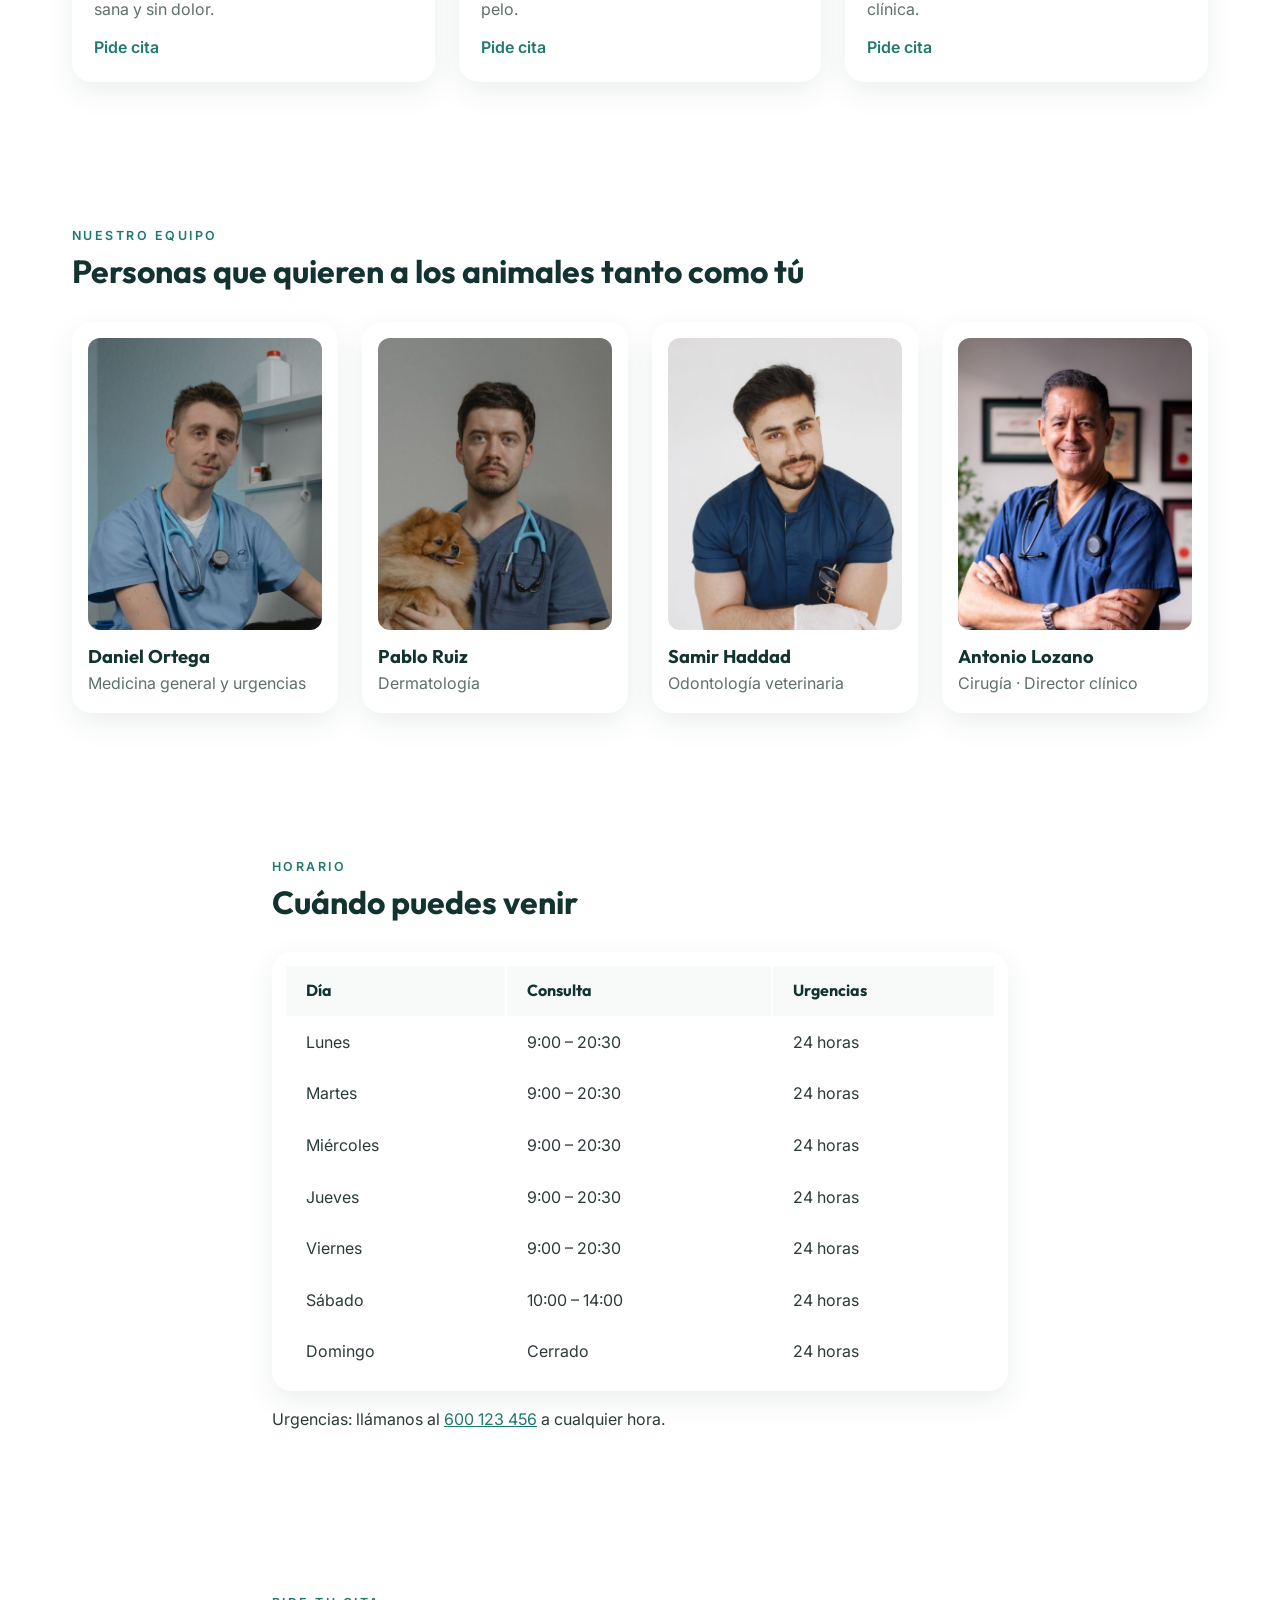
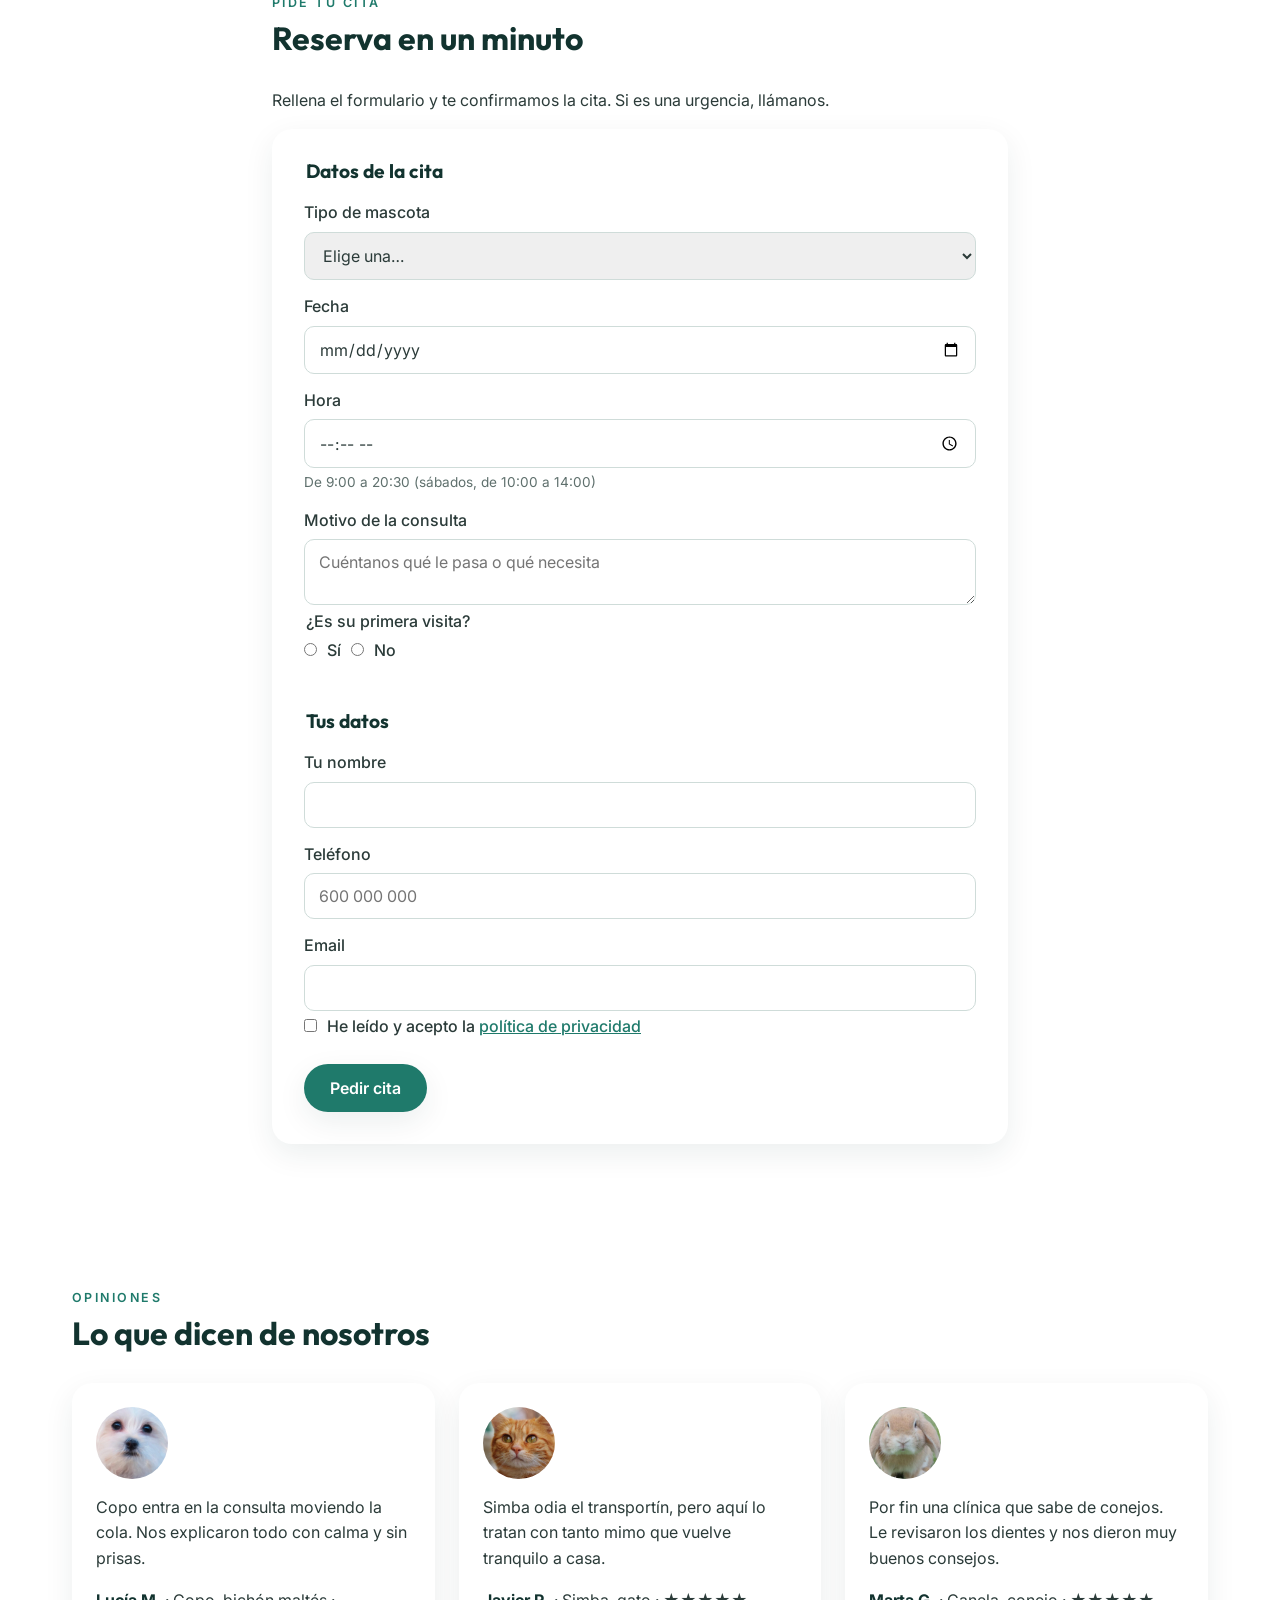
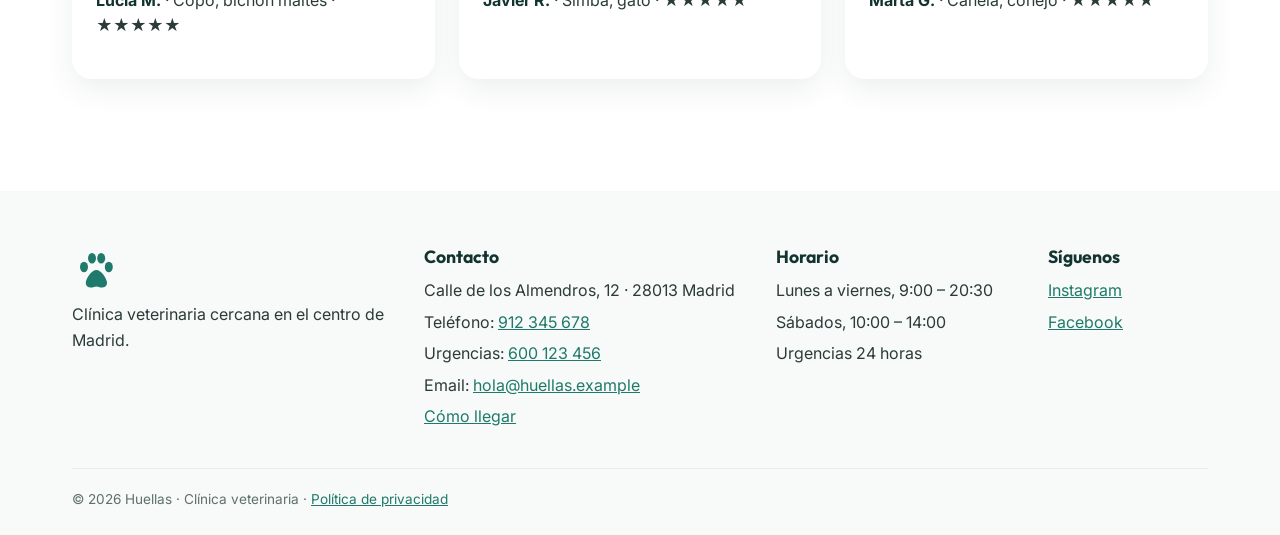
==== commit c375770b: "Huellas reference site, world 2: estilos.css with the style guide - Variables for the palette, Outfi" ====
--- a/recursos/huellas/web/index.html
+++ b/recursos/huellas/web/index.html
@@ -10,6 +10,10 @@
   <meta property="og:image" content="img/portada.jpg">
   <meta property="og:type" content="website">
   <link rel="icon" href="img/favicon.svg">
+  <link rel="preconnect" href="https://fonts.googleapis.com">
+  <link rel="preconnect" href="https://fonts.gstatic.com" crossorigin>
+  <link rel="stylesheet" href="https://fonts.googleapis.com/css2?family=Outfit:wght@700;800&family=Inter:wght@400;500;600&display=swap">
+  <link rel="stylesheet" href="estilos.css">
 </head>
 <body>
 
@@ -53,23 +57,19 @@
     <ul class="ventajas">
       <li>
         <img src="img/iconos/corazon.svg" alt="" width="52" height="52">
-        <strong>Atención cercana</strong>
-        <span>Te escuchamos y te explicamos cada paso.</span>
+        <p><strong>Atención cercana</strong> Te escuchamos y te explicamos cada paso.</p>
       </li>
       <li>
         <img src="img/iconos/escudo.svg" alt="" width="52" height="52">
-        <strong>Instalaciones modernas</strong>
-        <span>Quirófano, rayos X y laboratorio propios.</span>
+        <p><strong>Instalaciones modernas</strong> Quirófano, rayos X y laboratorio propios.</p>
       </li>
       <li>
         <img src="img/iconos/equipo.svg" alt="" width="52" height="52">
-        <strong>Equipo especializado</strong>
-        <span>Veterinarios con formación en cada área.</span>
+        <p><strong>Equipo especializado</strong> Veterinarios con formación en cada área.</p>
       </li>
       <li>
         <img src="img/iconos/huella.svg" alt="" width="52" height="52">
-        <strong>Todas las etapas de su vida</strong>
-        <span>Desde cachorro hasta la edad senior.</span>
+        <p><strong>Todas las etapas de su vida</strong> Desde cachorro hasta la edad senior.</p>
       </li>
     </ul>
 
@@ -220,7 +220,7 @@
           <input type="email" id="email" name="email" required>
 
           <input type="checkbox" id="privacidad" name="privacidad" required>
-          <label for="privacidad">He leído y acepto la <a href="privacidad.html">política de privacidad</a></label>
+          <label class="casilla" for="privacidad">He leído y acepto la <a href="privacidad.html">política de privacidad</a></label>
         </fieldset>
 
         <button type="submit">Pedir cita</button>
--- a/recursos/huellas/web/estilos.css
+++ b/recursos/huellas/web/estilos.css
@@ -0,0 +1,469 @@
+/* =========================================================
+   Huellas · Clínica veterinaria — estilos.css
+   ========================================================= */
+
+/* ---------- 1. Identidad: la guía de estilo en variables ---------- */
+:root {
+  --principal: #1f7a6b;
+  --principal-oscuro: #155e53;
+  --oscuro: #12332f;
+  --texto: #2b3b39;
+  --suave: #5f706d;
+  --fondo: #ffffff;
+  --crema: #f7faf8;
+  --menta: #dff1ea;
+  --fuente-titulos: "Outfit", sans-serif;
+  --fuente-texto: "Inter", sans-serif;
+  --radio: 20px;
+  --sombra: 0 10px 30px rgb(18 51 47 / 0.08);
+}
+
+* {
+  box-sizing: border-box;
+}
+
+body {
+  margin: 0;
+  font-family: var(--fuente-texto);
+  font-size: 16px;
+  line-height: 1.6;
+  color: var(--texto);
+  background-color: var(--fondo);
+}
+
+h1, h2, h3, legend {
+  font-family: var(--fuente-titulos);
+  color: var(--oscuro);
+  line-height: 1.1;
+}
+
+h1 {
+  font-size: 3.1rem;
+  font-weight: 800;
+  margin: 12px 0 16px;
+}
+
+h2 {
+  font-size: 2rem;
+  font-weight: 700;
+  margin: 8px 0 32px;
+}
+
+h3 {
+  font-size: 1.2rem;
+  font-weight: 700;
+  margin: 16px 0 4px;
+}
+
+a {
+  color: var(--principal);
+}
+
+img {
+  max-width: 100%;
+  height: auto;
+}
+
+.antetitulo {
+  margin: 0;
+  font-size: 0.78rem;
+  font-weight: 600;
+  letter-spacing: 0.2em;
+  text-transform: uppercase;
+  color: var(--principal);
+}
+
+.boton {
+  display: inline-block;
+  padding: 14px 26px;
+  border-radius: 999px;
+  background-color: var(--principal);
+  color: white;
+  font-weight: 600;
+  text-decoration: none;
+  box-shadow: var(--sombra);
+}
+
+/* ---------- 2. Cajas y tarjetas ---------- */
+section {
+  max-width: 1200px;
+  margin: 0 auto;
+  padding: 72px 32px;
+}
+
+header {
+  padding: 16px 32px;
+  background-color: var(--fondo);
+  box-shadow: var(--sombra);
+}
+
+.marca {
+  color: var(--suave);
+  text-decoration: none;
+  font-size: 0.65rem;
+  font-weight: 600;
+  letter-spacing: 0.18em;
+  text-transform: uppercase;
+}
+
+.marca strong {
+  display: block;
+  font-family: var(--fuente-titulos);
+  font-size: 1.6rem;
+  font-weight: 800;
+  letter-spacing: 0;
+  text-transform: none;
+  color: var(--oscuro);
+}
+
+nav ul {
+  list-style: none;
+  margin: 0;
+  padding: 0;
+}
+
+nav a {
+  color: var(--texto);
+  font-weight: 500;
+  text-decoration: none;
+}
+
+.portada {
+  margin-top: 32px;
+  padding: 48px;
+  border-radius: var(--radio);
+  background-color: var(--crema);
+}
+
+.portada h1 em {
+  font-style: normal;
+  color: var(--principal);
+}
+
+/* El texto de la portada, un poco más grande; el antetítulo y el h1 tienen sus propias reglas */
+.portada-texto {
+  font-size: 1.1rem;
+  color: var(--suave);
+}
+
+.portada-foto img {
+  display: block;
+  border-radius: 46% 54% 50% 50% / 55% 45% 55% 45%;
+}
+
+.tarjeta-cita,
+.ventajas,
+.servicio,
+#equipo figure,
+.opinion,
+#form-cita,
+table {
+  background-color: var(--fondo);
+  border-radius: var(--radio);
+  box-shadow: var(--sombra);
+}
+
+.tarjeta-cita {
+  padding: 28px;
+}
+
+.tarjeta-cita p {
+  margin: 0 0 4px;
+  color: var(--suave);
+}
+
+.tarjeta-cita strong {
+  font-family: var(--fuente-titulos);
+  font-size: 1.4rem;
+  color: var(--oscuro);
+}
+
+.tarjeta-cita .boton {
+  display: block;
+  margin-top: 20px;
+  text-align: center;
+}
+
+.ventajas {
+  list-style: none;
+  max-width: 1136px;
+  margin: -40px auto 0;
+  padding: 22px 28px;
+}
+
+.ventajas p {
+  margin: 0;
+  font-size: 0.9rem;
+  color: var(--suave);
+}
+
+.ventajas strong {
+  display: block;
+  font-size: 1rem;
+  color: var(--oscuro);
+}
+
+.servicio {
+  padding: 22px;
+}
+
+.servicio img {
+  display: block;
+  width: 100%;
+  border-radius: 12px;
+}
+
+.servicio .icono {
+  width: 52px;
+  margin: -38px 0 0 12px;
+  border-radius: 50%;
+}
+
+.servicio p {
+  margin: 0 0 12px;
+  color: var(--suave);
+}
+
+.servicio a {
+  font-weight: 600;
+  text-decoration: none;
+}
+
+#equipo figure {
+  margin: 0;
+  padding: 16px;
+}
+
+#equipo figure img {
+  display: block;
+  width: 100%;
+  border-radius: 12px;
+}
+
+#equipo figcaption {
+  margin-top: 12px;
+  color: var(--suave);
+}
+
+#equipo figcaption strong {
+  font-family: var(--fuente-titulos);
+  font-size: 1.15rem;
+  color: var(--oscuro);
+}
+
+#horario {
+  max-width: 800px;
+}
+
+table {
+  width: 100%;
+  padding: 12px;
+}
+
+th, td {
+  padding: 12px 20px;
+  text-align: left;
+}
+
+th {
+  font-family: var(--fuente-titulos);
+  color: var(--oscuro);
+  background-color: var(--crema);
+}
+
+#cita {
+  max-width: 800px;
+}
+
+#form-cita {
+  padding: 32px;
+}
+
+fieldset {
+  margin: 0 0 24px;
+  padding: 0;
+  border: none;
+}
+
+legend {
+  margin-bottom: 4px;
+  font-size: 1.2rem;
+  font-weight: 700;
+}
+
+label {
+  display: block;
+  margin: 14px 0 6px;
+  font-weight: 500;
+}
+
+input, select, textarea {
+  width: 100%;
+  padding: 12px 14px;
+  border: 1px solid #cfdcd9;
+  border-radius: 10px;
+  font-family: var(--fuente-texto);
+  font-size: 1rem;
+  color: var(--texto);
+}
+
+/* Las casillas y los botones de radio, a su tamaño y con la etiqueta al lado */
+fieldset fieldset input,
+fieldset fieldset label,
+#privacidad,
+.casilla {
+  display: inline;
+  width: auto;
+  margin: 8px 6px 0 0;
+}
+
+fieldset fieldset legend {
+  font-family: var(--fuente-texto);
+  font-size: 1rem;
+  font-weight: 500;
+  color: var(--texto);
+}
+
+#form-cita p {
+  margin: 4px 0 0;
+  font-size: 0.85rem;
+  color: var(--suave);
+}
+
+button {
+  padding: 14px 26px;
+  border: none;
+  border-radius: 999px;
+  background-color: var(--principal);
+  color: white;
+  font-family: var(--fuente-texto);
+  font-size: 1rem;
+  font-weight: 600;
+  box-shadow: var(--sombra);
+}
+
+.opinion {
+  padding: 24px;
+}
+
+.opinion img {
+  display: block;
+  width: 72px;
+  border-radius: 50%;
+}
+
+.opinion strong {
+  color: var(--oscuro);
+}
+
+/* Página de privacidad: texto de lectura, más estrecho */
+.texto-legal {
+  max-width: 800px;
+  margin: 0 auto;
+  padding: 48px 32px;
+}
+
+.texto-legal h2 {
+  margin: 32px 0 8px;
+  font-size: 1.3rem;
+}
+
+footer {
+  margin-top: 40px;
+  padding: 56px 32px 24px;
+  background-color: var(--crema);
+}
+
+footer h2 {
+  margin: 0 0 12px;
+  font-size: 1.1rem;
+}
+
+footer p {
+  margin: 0 0 6px;
+}
+
+.pie-final {
+  max-width: 1136px;
+  margin: 32px auto 0;
+  padding-top: 20px;
+  border-top: 1px solid var(--menta);
+  font-size: 0.85rem;
+  color: var(--suave);
+}
+
+/* ---------- 3. Colocación (escritorio) ----------
+   Todo lo que reparte la página en filas y columnas está aquí junto.
+   En el Mundo 3 este bloque pasará a una @media para pantallas grandes. */
+header {
+  position: sticky;
+  top: 0;
+  z-index: 10;
+  display: flex;
+  justify-content: space-between;
+  align-items: center;
+}
+
+.marca {
+  display: flex;
+  align-items: center;
+  gap: 10px;
+}
+
+nav ul {
+  display: flex;
+  gap: 28px;
+}
+
+header .boton {
+  padding: 10px 20px;
+}
+
+.portada {
+  display: grid;
+  grid-template-columns: 1.1fr 1fr 300px;
+  gap: 32px;
+  align-items: center;
+}
+
+.portada-foto {
+  position: relative;
+}
+
+.portada-foto .nota {
+  position: absolute;
+  top: -56px;
+  right: -20px;
+  width: 220px;
+}
+
+.ventajas {
+  display: grid;
+  grid-template-columns: repeat(4, 1fr);
+  gap: 20px;
+  position: relative;
+}
+
+.ventajas li {
+  display: flex;
+  align-items: center;
+  gap: 12px;
+}
+
+.rejilla {
+  display: grid;
+  grid-template-columns: repeat(3, 1fr);
+  gap: 24px;
+}
+
+#equipo .rejilla {
+  grid-template-columns: repeat(4, 1fr);
+}
+
+.pie-columnas {
+  display: grid;
+  grid-template-columns: 2fr 2fr 1.5fr 1fr;
+  gap: 32px;
+  max-width: 1136px;
+  margin: 0 auto;
+}
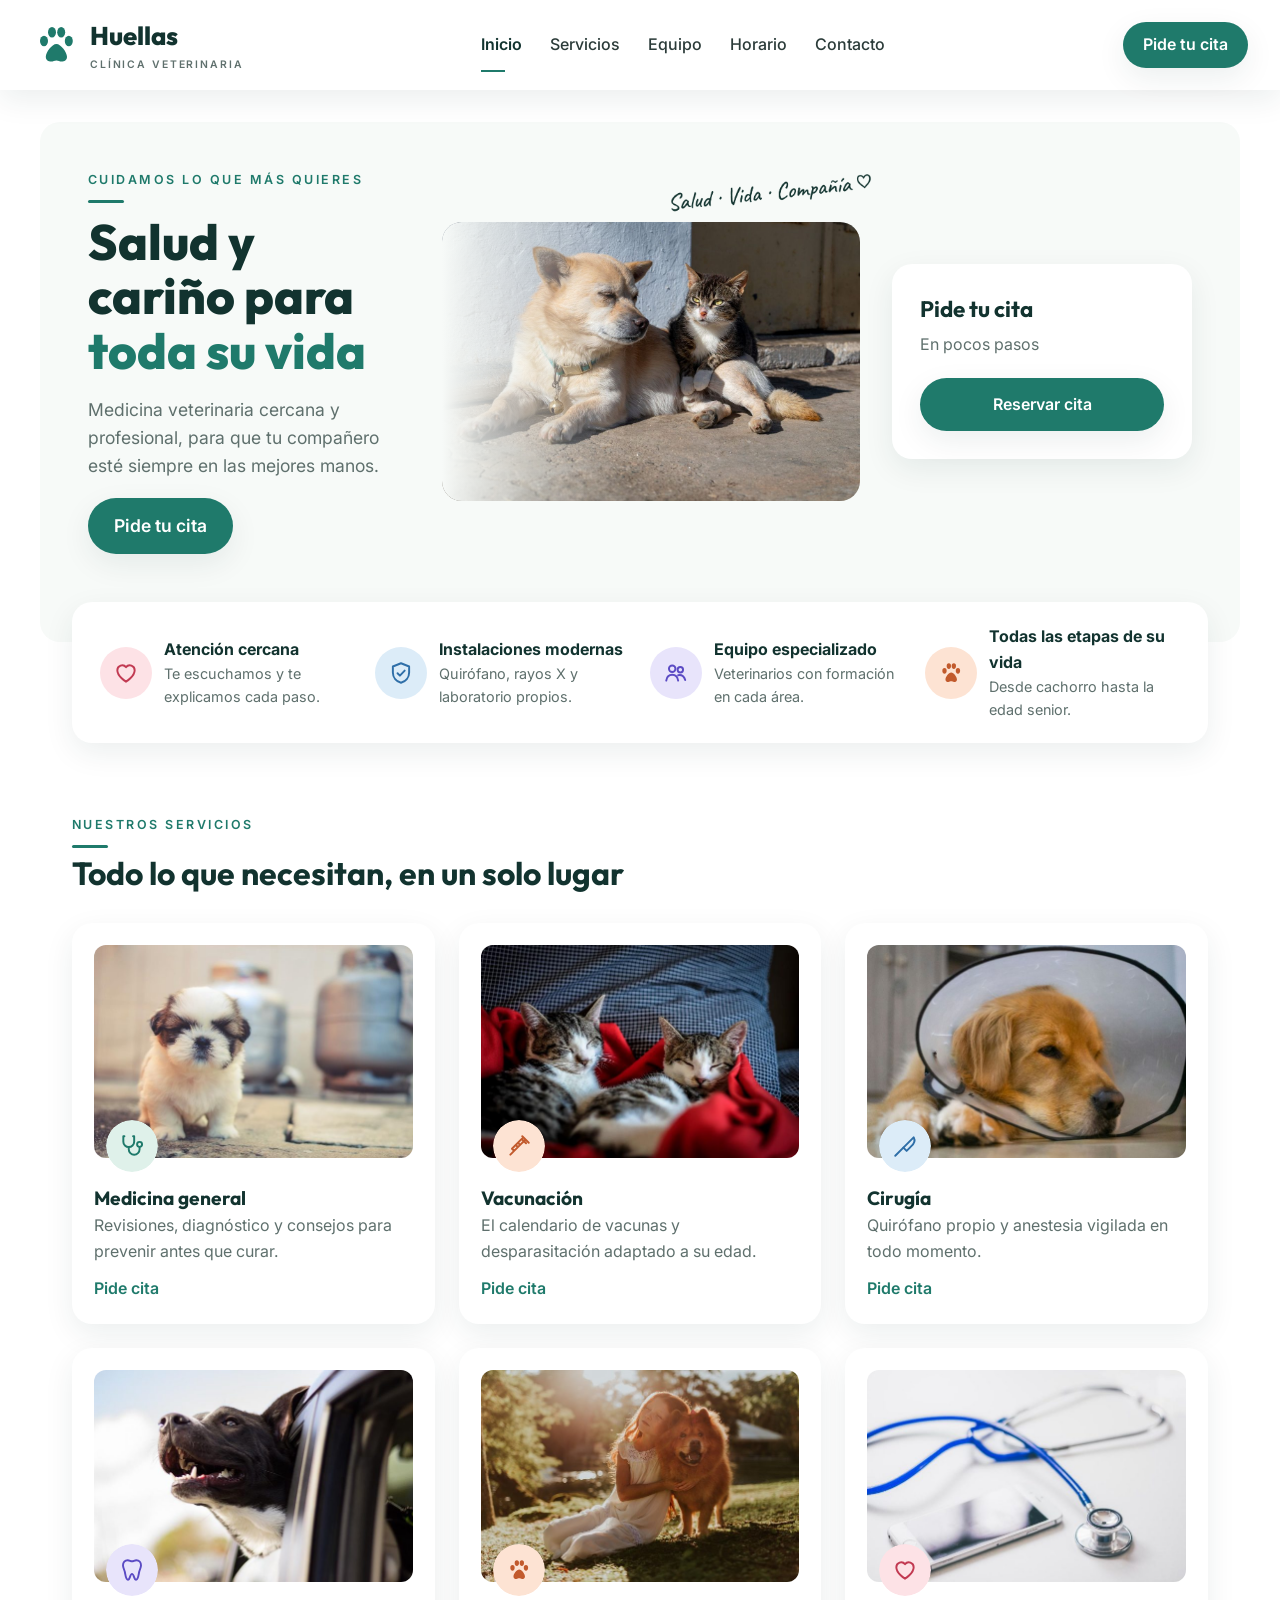
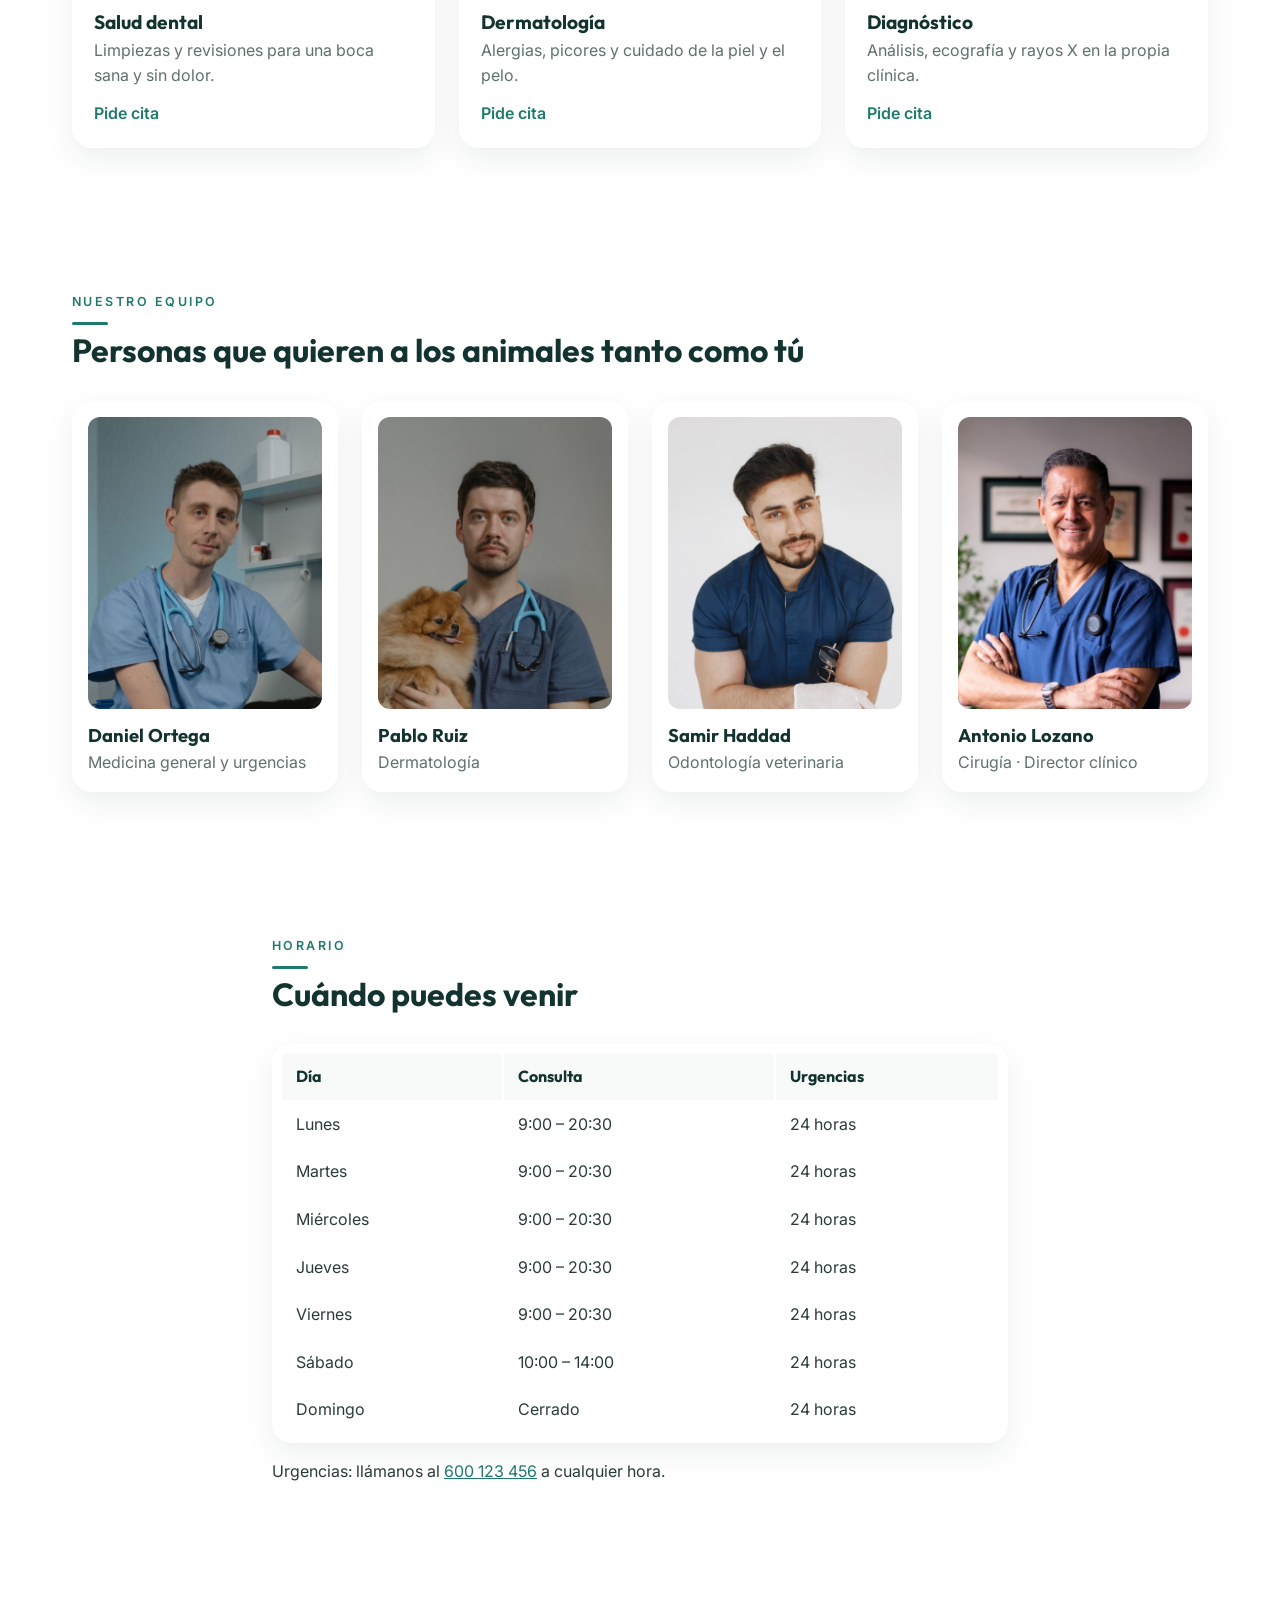
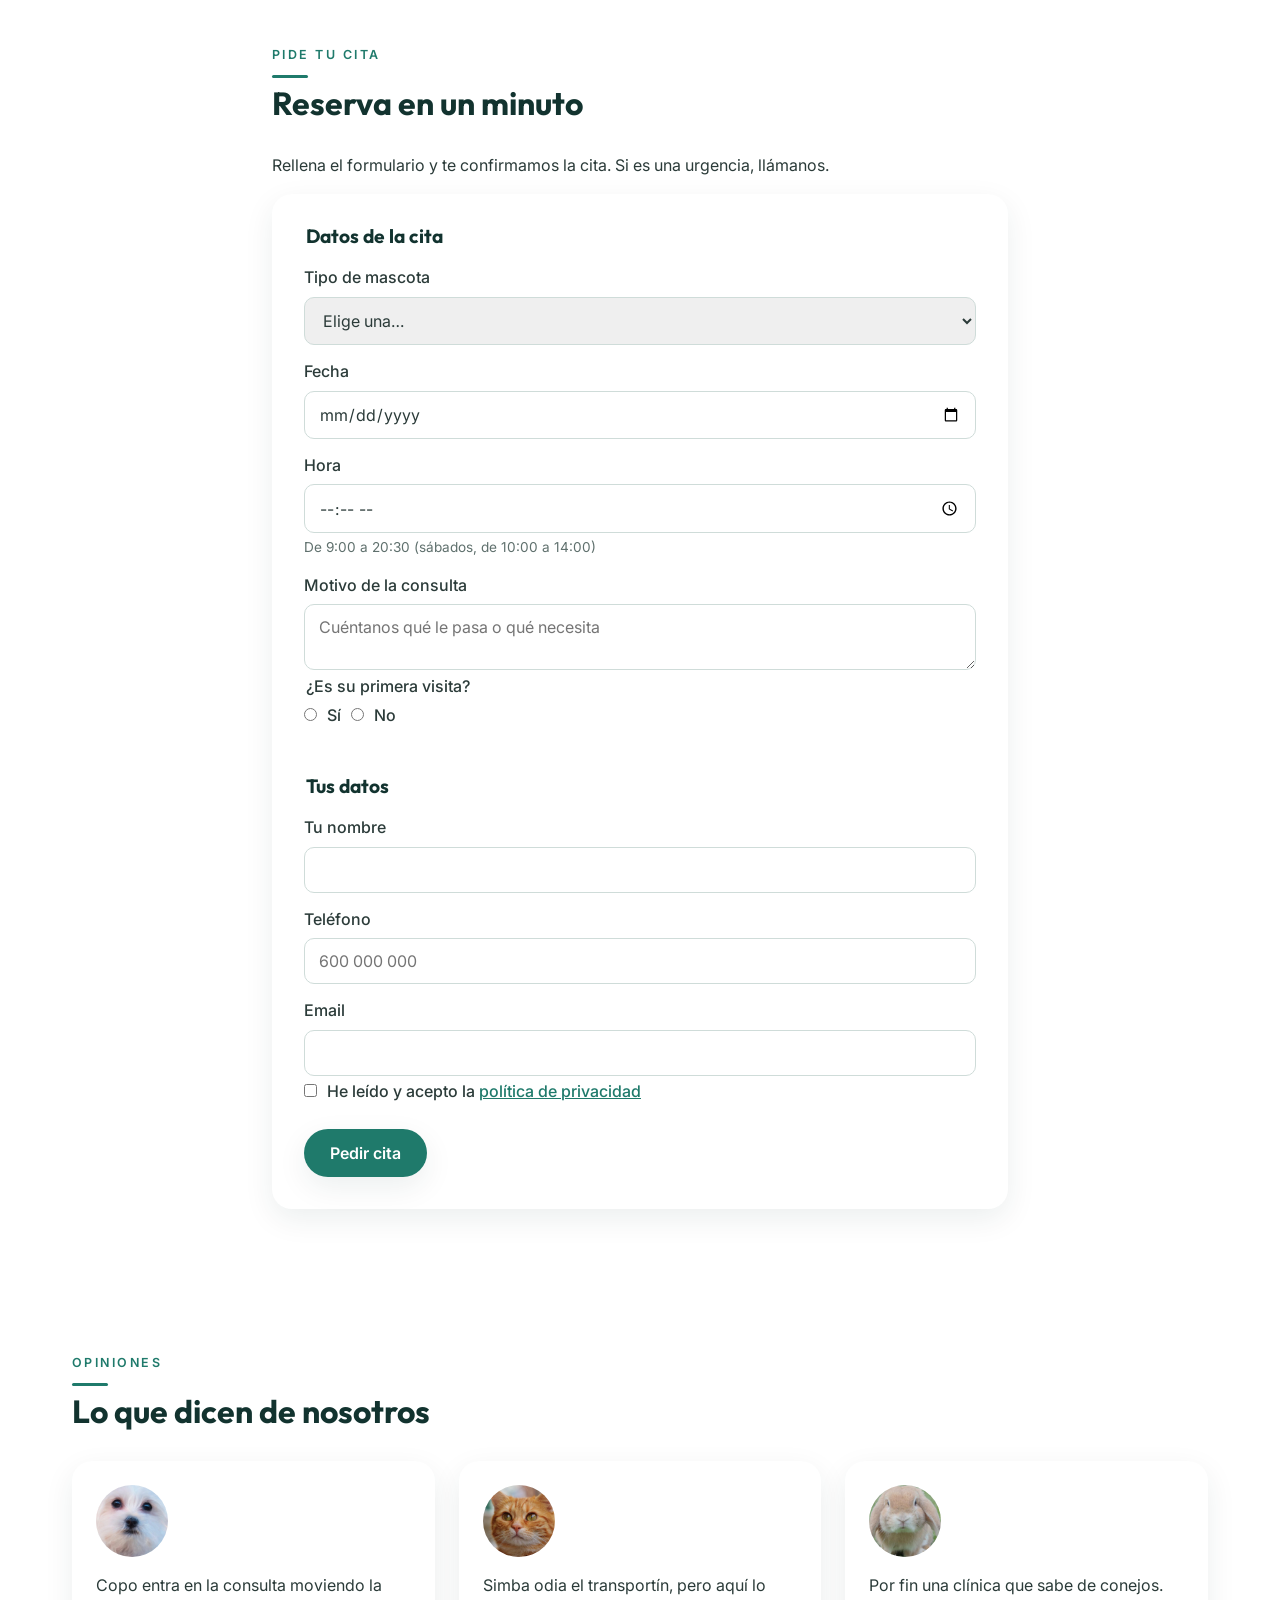
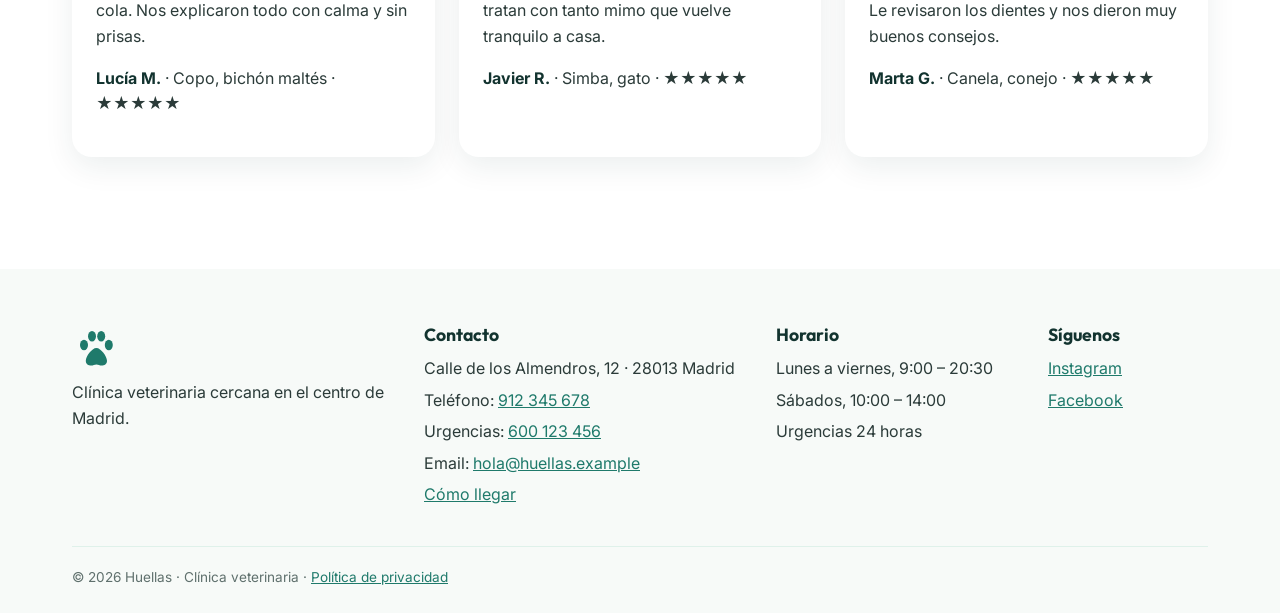
==== commit 348d16d7: "Huellas reference site, world 3: mobile first, states and motion - Mobile base (one column, menu fol" ====
--- a/recursos/huellas/web/index.html
+++ b/recursos/huellas/web/index.html
@@ -22,9 +22,10 @@
       <img src="img/logo.svg" alt="" width="48" height="48">
       <span><strong>Huellas</strong> Clínica veterinaria</span>
     </a>
+    <button class="boton-menu" type="button">☰ Menú</button>
     <nav>
       <ul>
-        <li><a href="#inicio">Inicio</a></li>
+        <li><a class="activo" href="#inicio">Inicio</a></li>
         <li><a href="#servicios">Servicios</a></li>
         <li><a href="#equipo">Equipo</a></li>
         <li><a href="#horario">Horario</a></li>
--- a/recursos/huellas/web/estilos.css
+++ b/recursos/huellas/web/estilos.css
@@ -38,13 +38,13 @@
 }
 
 h1 {
-  font-size: 3.1rem;
+  font-size: 2.2rem;
   font-weight: 800;
   margin: 12px 0 16px;
 }
 
 h2 {
-  font-size: 2rem;
+  font-size: 1.7rem;
   font-weight: 700;
   margin: 8px 0 32px;
 }
@@ -88,11 +88,11 @@
 section {
   max-width: 1200px;
   margin: 0 auto;
-  padding: 72px 32px;
+  padding: 48px 20px;
 }
 
 header {
-  padding: 16px 32px;
+  padding: 12px 20px;
   background-color: var(--fondo);
   box-shadow: var(--sombra);
 }
@@ -129,8 +129,8 @@
 }
 
 .portada {
-  margin-top: 32px;
-  padding: 48px;
+  margin: 16px;
+  padding: 28px 20px;
   border-radius: var(--radio);
   background-color: var(--crema);
 }
@@ -148,7 +148,7 @@
 
 .portada-foto img {
   display: block;
-  border-radius: 46% 54% 50% 50% / 55% 45% 55% 45%;
+  border-radius: var(--radio);
 }
 
 .tarjeta-cita,
@@ -187,8 +187,8 @@
 .ventajas {
   list-style: none;
   max-width: 1136px;
-  margin: -40px auto 0;
-  padding: 22px 28px;
+  margin: 0 16px;
+  padding: 8px 20px;
 }
 
 .ventajas p {
@@ -257,11 +257,11 @@
 
 table {
   width: 100%;
-  padding: 12px;
+  padding: 8px;
 }
 
 th, td {
-  padding: 12px 20px;
+  padding: 10px 14px;
   text-align: left;
 }
 
@@ -370,7 +370,7 @@
 
 footer {
   margin-top: 40px;
-  padding: 56px 32px 24px;
+  padding: 40px 20px 24px;
   background-color: var(--crema);
 }
 
@@ -392,14 +392,13 @@
   color: var(--suave);
 }
 
-/* ---------- 3. Colocación (escritorio) ----------
-   Todo lo que reparte la página en filas y columnas está aquí junto.
-   En el Mundo 3 este bloque pasará a una @media para pantallas grandes. */
+/* ---------- 3. Colocación en el móvil (la base) ---------- */
 header {
   position: sticky;
   top: 0;
   z-index: 10;
   display: flex;
+  flex-wrap: wrap;
   justify-content: space-between;
   align-items: center;
 }
@@ -410,60 +409,346 @@
   gap: 10px;
 }
 
+/* El menú, plegado tras un botón; el JavaScript del Mundo 4 le pone la clase «abierto» */
+.boton-menu {
+  padding: 10px 16px;
+  background-color: var(--crema);
+  color: var(--oscuro);
+  box-shadow: none;
+}
+
+nav {
+  width: 100%;
+}
+
 nav ul {
-  display: flex;
-  gap: 28px;
+  display: none;
+}
+
+nav.abierto ul {
+  display: block;
+  padding: 8px 0;
+}
+
+nav li a {
+  display: block;
+  padding: 10px 0;
 }
 
 header .boton {
-  padding: 10px 20px;
-}
-
-.portada {
-  display: grid;
-  grid-template-columns: 1.1fr 1fr 300px;
-  gap: 32px;
-  align-items: center;
+  display: none;
 }
 
 .portada-foto {
   position: relative;
+  margin: 32px 0 24px;
 }
 
 .portada-foto .nota {
   position: absolute;
-  top: -56px;
-  right: -20px;
-  width: 220px;
-}
-
-.ventajas {
-  display: grid;
-  grid-template-columns: repeat(4, 1fr);
-  gap: 20px;
-  position: relative;
+  top: -40px;
+  right: 0;
+  width: 180px;
 }
 
 .ventajas li {
   display: flex;
   align-items: center;
   gap: 12px;
-}
-
-.rejilla {
-  display: grid;
-  grid-template-columns: repeat(3, 1fr);
-  gap: 24px;
-}
-
-#equipo .rejilla {
-  grid-template-columns: repeat(4, 1fr);
-}
-
+  margin: 12px 0;
+}
+
+.rejilla,
 .pie-columnas {
   display: grid;
-  grid-template-columns: 2fr 2fr 1.5fr 1fr;
-  gap: 32px;
-  max-width: 1136px;
-  margin: 0 auto;
-}
+  gap: 24px;
+}
+
+/* ---------- 4. Tableta: a partir de 768 px, dos columnas ---------- */
+@media (min-width: 768px) {
+  .portada {
+    display: grid;
+    grid-template-columns: 1fr 1fr;
+    gap: 32px;
+    align-items: center;
+  }
+
+  .tarjeta-cita {
+    grid-column: 1 / 3;
+  }
+
+  .ventajas,
+  .rejilla,
+  .pie-columnas {
+    grid-template-columns: 1fr 1fr;
+  }
+
+  .ventajas {
+    display: grid;
+    gap: 8px 24px;
+  }
+}
+
+/* ---------- 5. Escritorio: a partir de 1100 px ----------
+   Es el bloque de colocación del Mundo 2, ahora dentro de una @media. */
+@media (min-width: 1100px) {
+  h1 {
+    font-size: 3.1rem;
+  }
+
+  h2 {
+    font-size: 2rem;
+  }
+
+  section {
+    padding: 72px 32px;
+  }
+
+  header {
+    padding: 16px 32px;
+  }
+
+  .boton-menu {
+    display: none;
+  }
+
+  nav {
+    width: auto;
+  }
+
+  header .boton {
+    display: inline-block;
+  }
+
+  .tarjeta-cita {
+    grid-column: auto;
+  }
+
+  footer {
+    padding: 56px 32px 24px;
+  }
+
+  header {
+    position: sticky;
+    top: 0;
+    z-index: 10;
+    display: flex;
+    justify-content: space-between;
+    align-items: center;
+  }
+
+  .marca {
+    display: flex;
+    align-items: center;
+    gap: 10px;
+  }
+
+  nav ul {
+    display: flex;
+    gap: 28px;
+  }
+
+  header .boton {
+    padding: 10px 20px;
+  }
+
+  .portada {
+    display: grid;
+    grid-template-columns: 1.1fr 1fr 300px;
+    gap: 32px;
+    align-items: center;
+  }
+
+  .portada-foto {
+    position: relative;
+  }
+
+  .portada-foto .nota {
+    position: absolute;
+    top: -56px;
+    right: -20px;
+    width: 220px;
+  }
+
+  .ventajas {
+    display: grid;
+    grid-template-columns: repeat(4, 1fr);
+    gap: 20px;
+    position: relative;
+  }
+
+  .ventajas li {
+    display: flex;
+    align-items: center;
+    gap: 12px;
+  }
+
+  .rejilla {
+    display: grid;
+    grid-template-columns: repeat(3, 1fr);
+    gap: 24px;
+  }
+
+  #equipo .rejilla {
+    grid-template-columns: repeat(4, 1fr);
+  }
+
+  .pie-columnas {
+    display: grid;
+    grid-template-columns: 2fr 2fr 1.5fr 1fr;
+    gap: 32px;
+    max-width: 1136px;
+    margin: 0 auto;
+  }
+
+  /* La portada, más ancha, se funde con el fondo por la izquierda */
+  .portada {
+    margin: 32px auto 0;
+    padding: 48px 48px 88px;
+    grid-template-columns: 1fr 1.3fr 300px;
+  }
+
+  .portada-foto {
+    margin: 0;
+  }
+
+  .portada-foto::after {
+    content: "";
+    position: absolute;
+    top: 0;
+    bottom: 0;
+    left: 0;
+    width: 45%;
+    border-radius: var(--radio) 0 0 var(--radio);
+    background: linear-gradient(to right, var(--crema), rgb(247 250 248 / 0));
+  }
+
+  .portada-foto .nota {
+    z-index: 1;
+  }
+
+  .ventajas {
+    margin: -40px auto 0;
+    padding: 22px 28px;
+  }
+
+  .ventajas li {
+    margin: 0;
+  }
+}
+
+/* ---------- 6. Interacción: ratón y teclado ---------- */
+nav a:hover {
+  color: var(--principal);
+}
+
+nav a.activo {
+  position: relative;
+  color: var(--oscuro);
+  font-weight: 600;
+}
+
+nav a.activo::after {
+  content: "";
+  position: absolute;
+  left: 0;
+  bottom: -4px;
+  width: 24px;
+  height: 2px;
+  background-color: var(--principal);
+}
+
+.antetitulo::after {
+  content: "";
+  display: block;
+  width: 36px;
+  height: 3px;
+  margin-top: 10px;
+  border-radius: 3px;
+  background-color: var(--principal);
+}
+
+.boton:hover,
+button:hover {
+  background-color: var(--principal-oscuro);
+  transform: translateY(-2px);
+}
+
+.boton-menu:hover {
+  background-color: var(--menta);
+}
+
+a:focus-visible,
+button:focus-visible {
+  outline: 3px solid var(--principal);
+}
+
+.servicio:hover,
+#equipo figure:hover,
+.opinion:hover {
+  transform: translateY(-4px);
+  box-shadow: 0 16px 36px rgb(18 51 47 / 0.14);
+}
+
+.boton,
+button,
+.servicio,
+#equipo figure,
+.opinion {
+  transition: transform 0.2s, box-shadow 0.2s, background-color 0.2s;
+}
+
+/* El formulario: foco, error y bien */
+input:focus,
+select:focus,
+textarea:focus {
+  border-color: var(--principal);
+  outline: 3px solid rgb(31 122 107 / 0.2);
+}
+
+input:user-invalid,
+select:user-invalid,
+textarea:user-invalid {
+  border-color: #c23a52;
+  background-color: #fdf2f4;
+}
+
+input:user-valid,
+select:user-valid {
+  border-color: var(--principal);
+}
+
+/* ---------- 7. Movimiento: la portada entra al cargar ---------- */
+@keyframes aparecer {
+  from {
+    opacity: 0;
+    transform: translateY(24px);
+  }
+  to {
+    opacity: 1;
+    transform: translateY(0);
+  }
+}
+
+.portada-texto,
+.portada-foto,
+.tarjeta-cita {
+  animation: aparecer 0.7s ease-out;
+}
+
+/* Si el ordenador pide menos movimiento, nada se anima */
+@media (prefers-reduced-motion: reduce) {
+  .portada-texto,
+  .portada-foto,
+  .tarjeta-cita {
+    animation: none;
+  }
+
+  .boton,
+  button,
+  .servicio,
+  #equipo figure,
+  .opinion {
+    transition: none;
+  }
+}
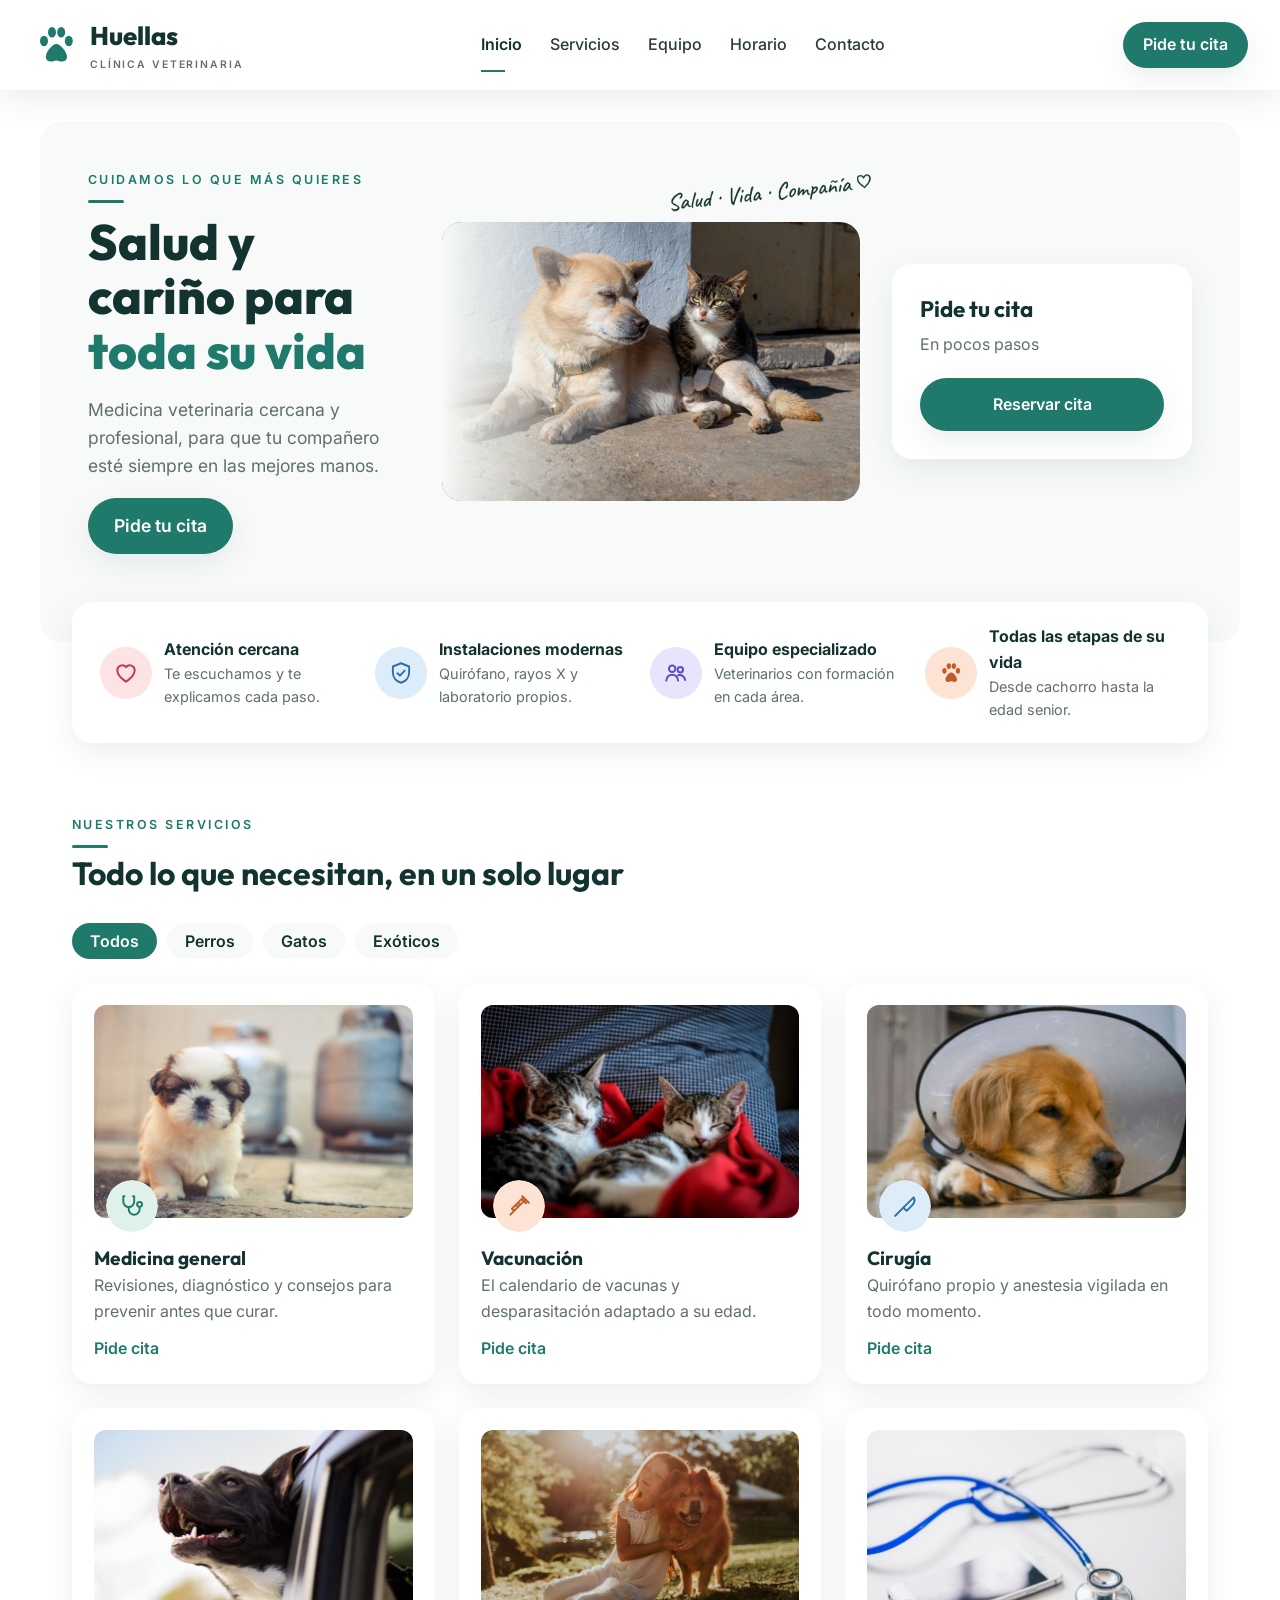
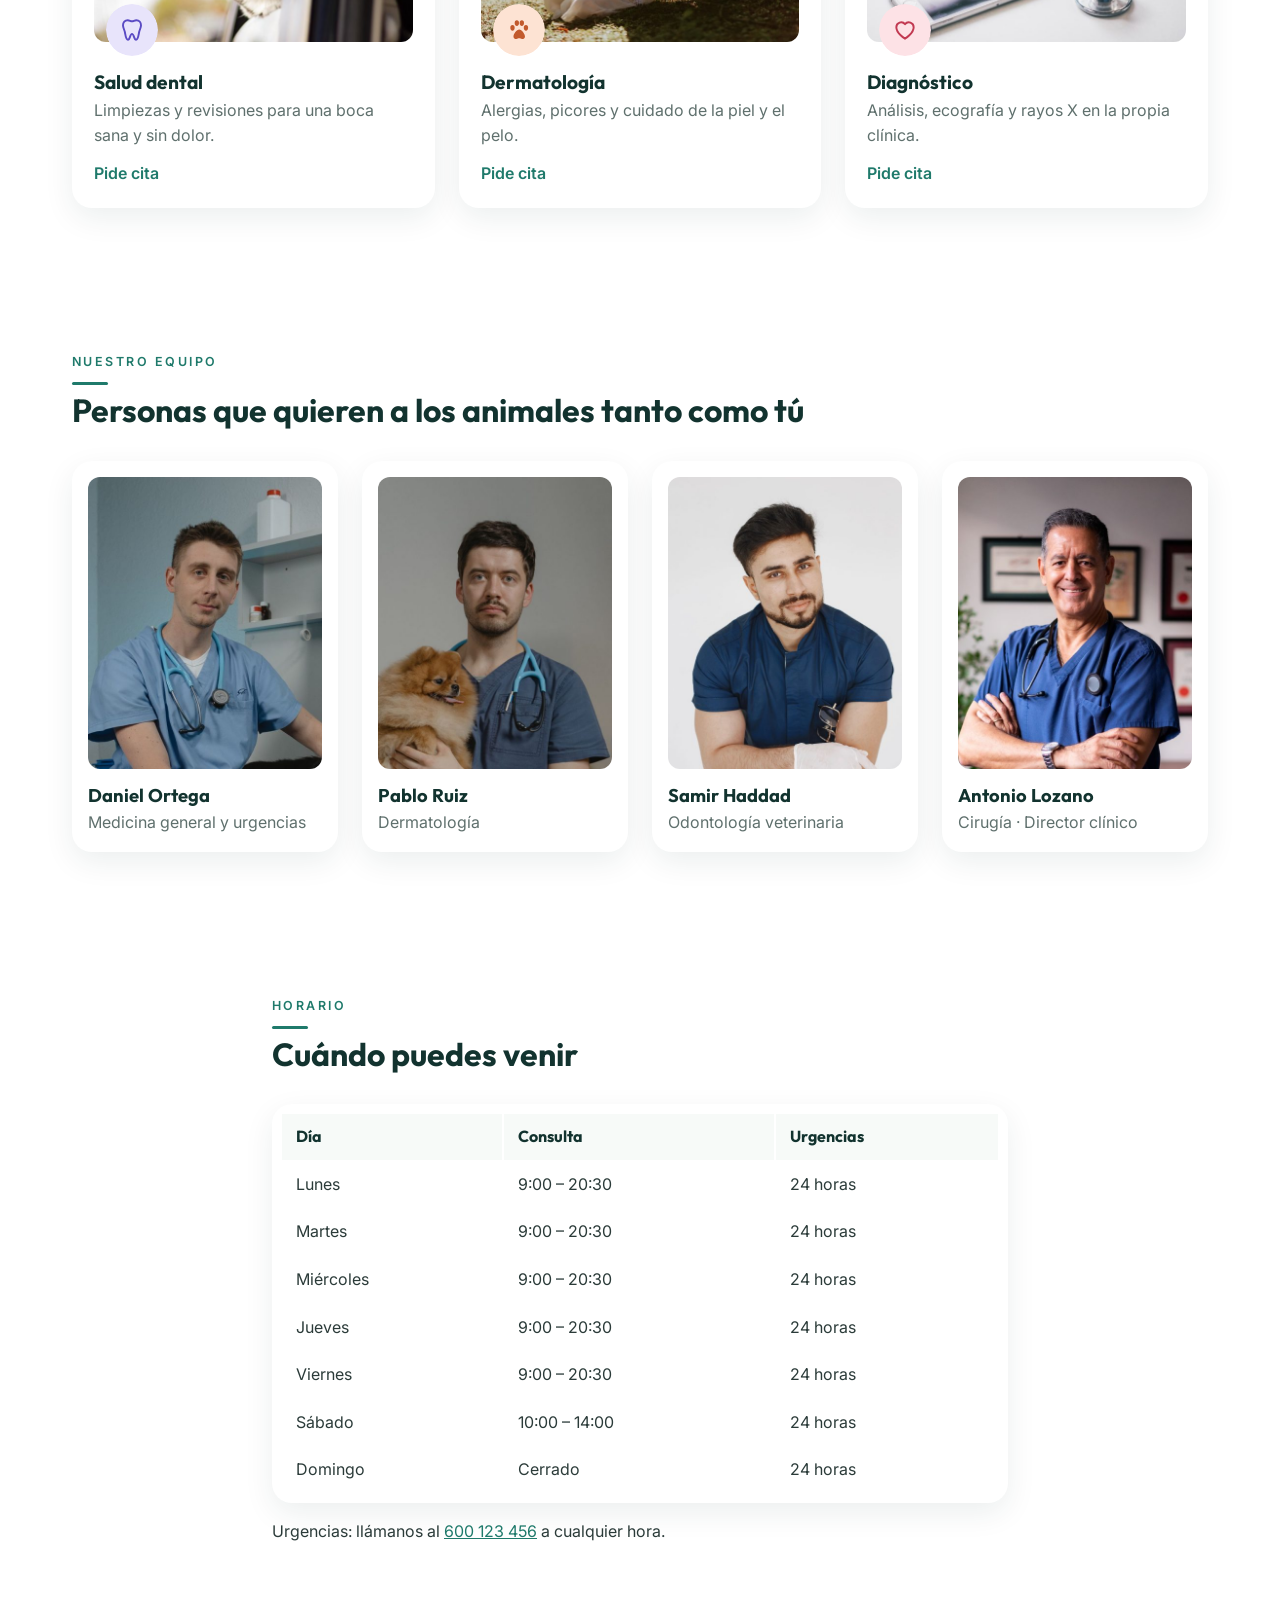
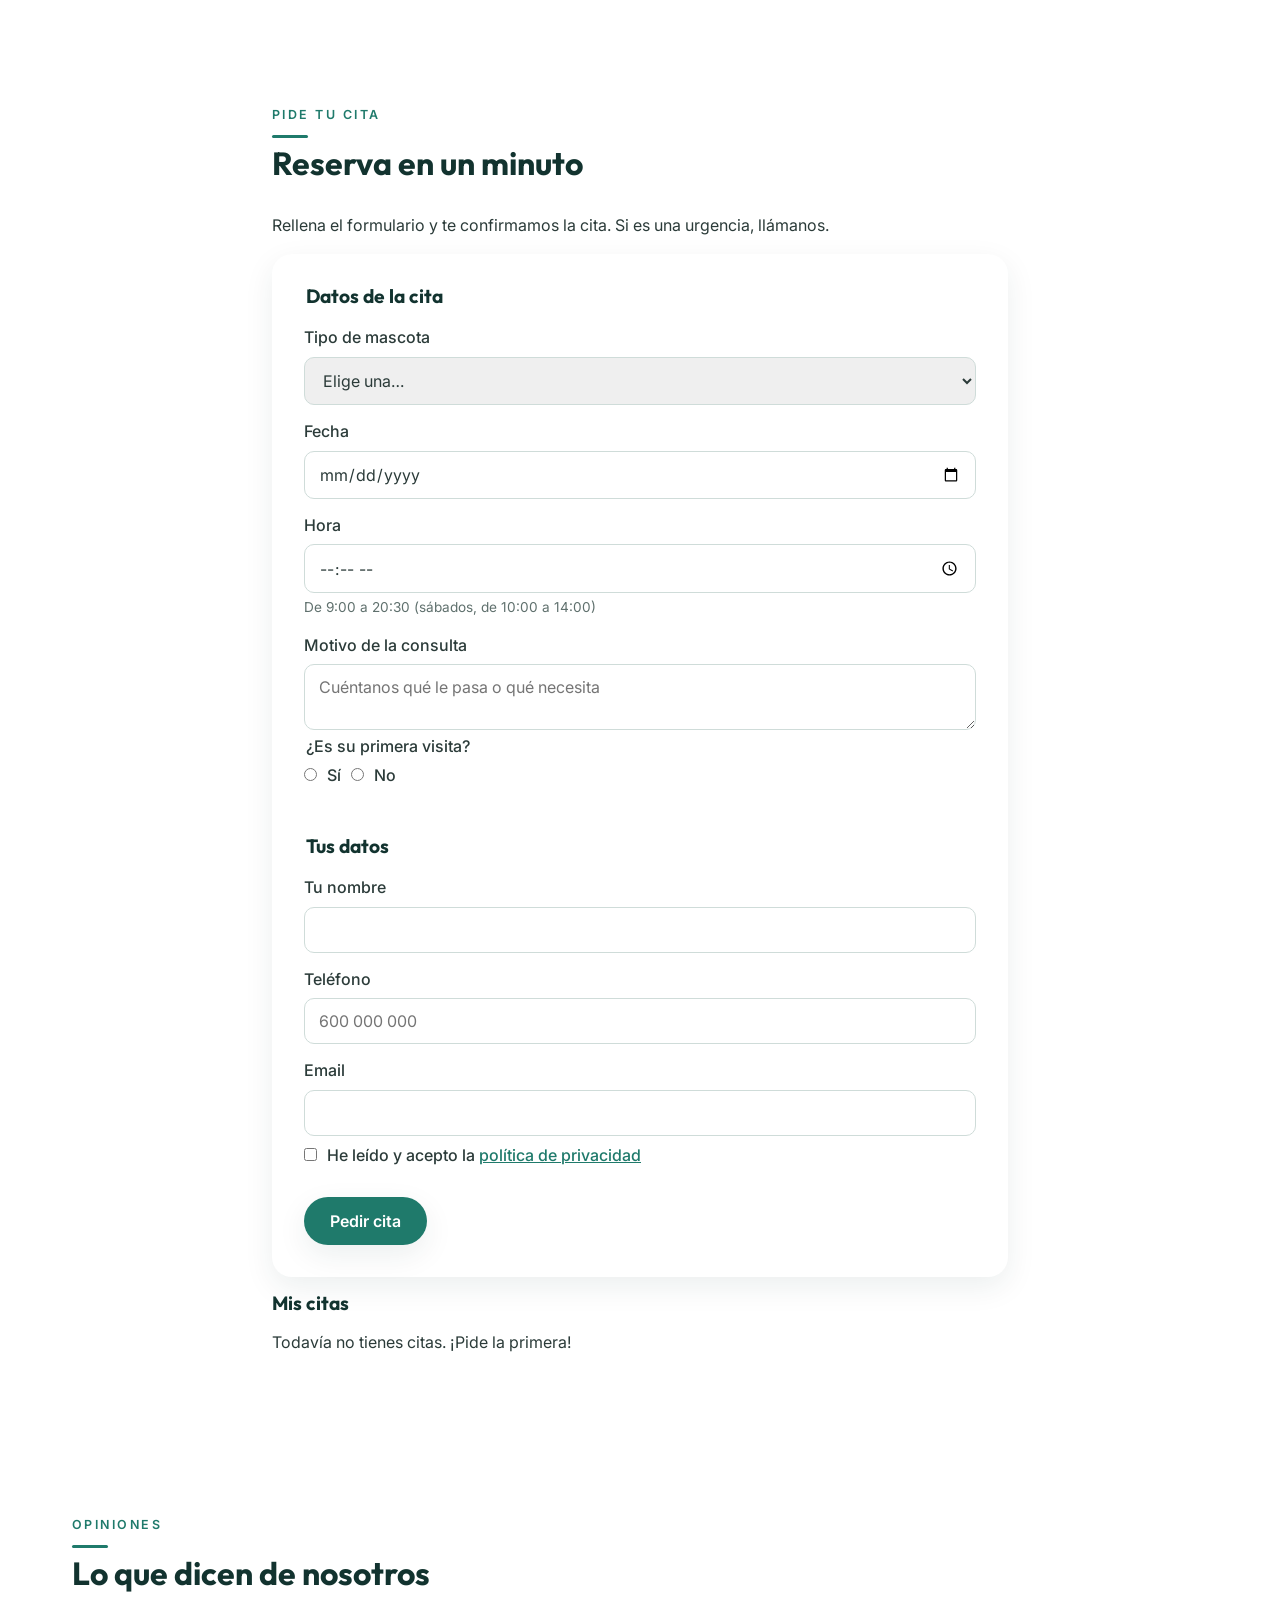
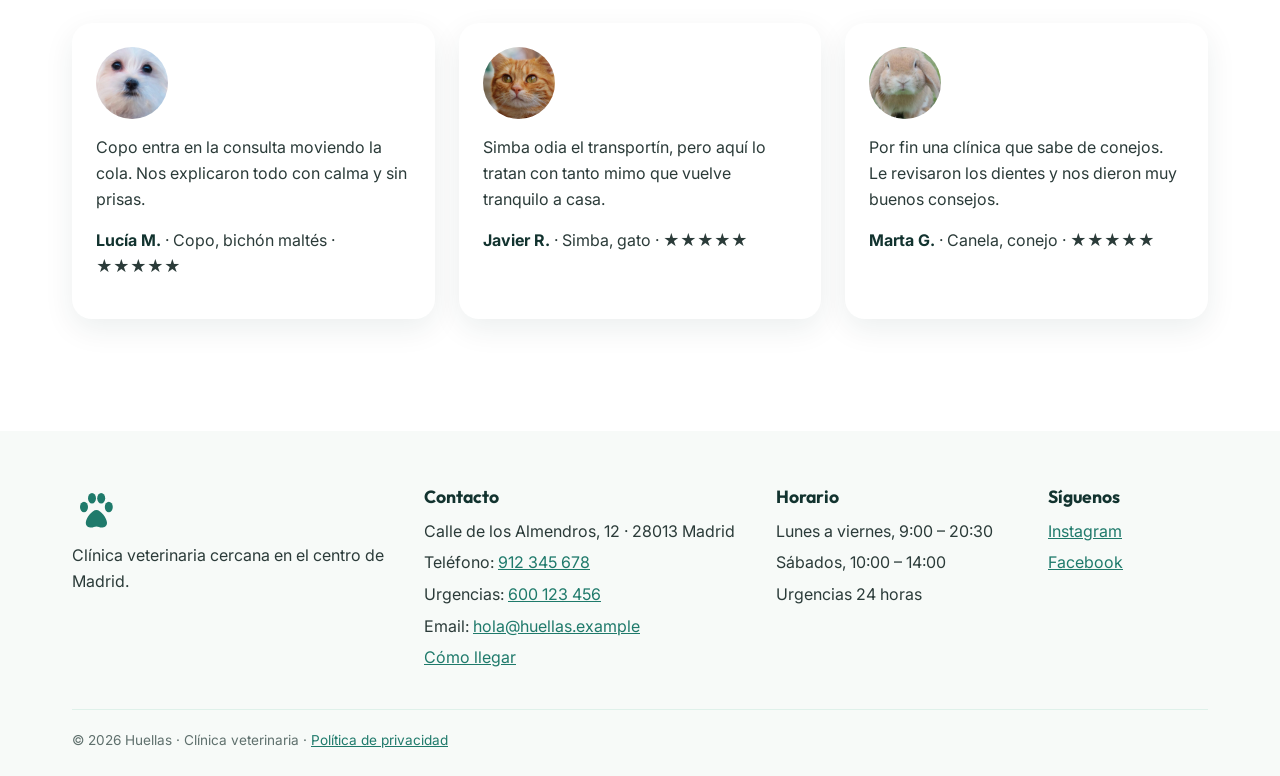
==== commit 10d186f7: "Huellas reference site, world 4: script.js - Mobile menu toggles .abierto and aria-expanded; active " ====
--- a/recursos/huellas/web/index.html
+++ b/recursos/huellas/web/index.html
@@ -22,7 +22,7 @@
       <img src="img/logo.svg" alt="" width="48" height="48">
       <span><strong>Huellas</strong> Clínica veterinaria</span>
     </a>
-    <button class="boton-menu" type="button">☰ Menú</button>
+    <button class="boton-menu" type="button" aria-expanded="false">☰ Menú</button>
     <nav>
       <ul>
         <li><a class="activo" href="#inicio">Inicio</a></li>
@@ -77,55 +77,13 @@
     <section id="servicios">
       <p class="antetitulo">Nuestros servicios</p>
       <h2>Todo lo que necesitan, en un solo lugar</h2>
-      <div class="rejilla">
-        <article class="servicio">
-          <img src="img/servicio-medicina.jpg" alt="" width="320" height="213" loading="lazy">
-          <img src="img/iconos/fonendo.svg" class="icono" alt="" width="52" height="52">
-          <h3>Medicina general</h3>
-          <p>Revisiones, diagnóstico y consejos para prevenir antes que curar.</p>
-          <a href="#cita">Pide cita</a>
-        </article>
-
-        <article class="servicio">
-          <img src="img/servicio-vacunacion.jpg" alt="" width="320" height="213" loading="lazy">
-          <img src="img/iconos/jeringa.svg" class="icono" alt="" width="52" height="52">
-          <h3>Vacunación</h3>
-          <p>El calendario de vacunas y desparasitación adaptado a su edad.</p>
-          <a href="#cita">Pide cita</a>
-        </article>
-
-        <article class="servicio">
-          <img src="img/servicio-cirugia.jpg" alt="" width="320" height="213" loading="lazy">
-          <img src="img/iconos/bisturi.svg" class="icono" alt="" width="52" height="52">
-          <h3>Cirugía</h3>
-          <p>Quirófano propio y anestesia vigilada en todo momento.</p>
-          <a href="#cita">Pide cita</a>
-        </article>
-
-        <article class="servicio">
-          <img src="img/servicio-dental.jpg" alt="" width="320" height="213" loading="lazy">
-          <img src="img/iconos/diente.svg" class="icono" alt="" width="52" height="52">
-          <h3>Salud dental</h3>
-          <p>Limpiezas y revisiones para una boca sana y sin dolor.</p>
-          <a href="#cita">Pide cita</a>
-        </article>
-
-        <article class="servicio">
-          <img src="img/servicio-dermatologia.jpg" alt="" width="320" height="213" loading="lazy">
-          <img src="img/iconos/huella.svg" class="icono" alt="" width="52" height="52">
-          <h3>Dermatología</h3>
-          <p>Alergias, picores y cuidado de la piel y el pelo.</p>
-          <a href="#cita">Pide cita</a>
-        </article>
-
-        <article class="servicio">
-          <img src="img/servicio-diagnostico.jpg" alt="" width="320" height="213" loading="lazy">
-          <img src="img/iconos/corazon.svg" class="icono" alt="" width="52" height="52">
-          <h3>Diagnóstico</h3>
-          <p>Análisis, ecografía y rayos X en la propia clínica.</p>
-          <a href="#cita">Pide cita</a>
-        </article>
-      </div>
+      <div class="filtros">
+        <button type="button" id="filtro-todos" class="activo">Todos</button>
+        <button type="button" id="filtro-perros">Perros</button>
+        <button type="button" id="filtro-gatos">Gatos</button>
+        <button type="button" id="filtro-exoticos">Exóticos</button>
+      </div>
+      <div class="rejilla" id="lista-servicios"></div>
     </section>
 
     <section id="equipo">
@@ -176,24 +134,27 @@
       <h2>Reserva en un minuto</h2>
       <p>Rellena el formulario y te confirmamos la cita. Si es una urgencia, llámanos.</p>
 
-      <form id="form-cita">
+      <form id="form-cita" novalidate>
         <fieldset>
           <legend>Datos de la cita</legend>
 
           <label for="mascota">Tipo de mascota</label>
-          <select id="mascota" name="mascota" required>
+          <select id="mascota" name="mascota" required aria-describedby="error-mascota">
             <option value="">Elige una…</option>
             <option value="perro">Perro</option>
             <option value="gato">Gato</option>
             <option value="conejo">Conejo</option>
             <option value="exotico">Otro exótico</option>
           </select>
+          <p class="error" id="error-mascota"></p>
 
           <label for="fecha">Fecha</label>
-          <input type="date" id="fecha" name="fecha" required>
+          <input type="date" id="fecha" name="fecha" required aria-describedby="error-fecha">
+          <p class="error" id="error-fecha"></p>
 
           <label for="hora">Hora</label>
-          <input type="time" id="hora" name="hora" required>
+          <input type="time" id="hora" name="hora" required aria-describedby="error-hora">
+          <p class="error" id="error-hora"></p>
           <p>De 9:00 a 20:30 (sábados, de 10:00 a 14:00)</p>
 
           <label for="motivo">Motivo de la consulta</label>
@@ -212,26 +173,38 @@
           <legend>Tus datos</legend>
 
           <label for="nombre">Tu nombre</label>
-          <input type="text" id="nombre" name="nombre" required>
+          <input type="text" id="nombre" name="nombre" required aria-describedby="error-nombre">
+          <p class="error" id="error-nombre"></p>
 
           <label for="telefono">Teléfono</label>
-          <input type="tel" id="telefono" name="telefono" placeholder="600 000 000" required>
+          <input type="tel" id="telefono" name="telefono" placeholder="600 000 000" required aria-describedby="error-telefono">
+          <p class="error" id="error-telefono"></p>
 
           <label for="email">Email</label>
-          <input type="email" id="email" name="email" required>
-
-          <input type="checkbox" id="privacidad" name="privacidad" required>
+          <input type="email" id="email" name="email" required aria-describedby="error-email">
+          <p class="error" id="error-email"></p>
+
+          <input type="checkbox" id="privacidad" name="privacidad" required aria-describedby="error-privacidad">
           <label class="casilla" for="privacidad">He leído y acepto la <a href="privacidad.html">política de privacidad</a></label>
+          <p class="error" id="error-privacidad"></p>
         </fieldset>
 
         <button type="submit">Pedir cita</button>
       </form>
+
+      <p class="confirmacion" id="confirmacion" role="status"></p>
+
+      <div class="mis-citas">
+        <h3>Mis citas</h3>
+        <p id="sin-citas">Todavía no tienes citas. ¡Pide la primera!</p>
+        <ul id="lista-citas"></ul>
+      </div>
     </section>
 
     <section id="opiniones">
       <p class="antetitulo">Opiniones</p>
       <h2>Lo que dicen de nosotros</h2>
-      <div class="rejilla">
+      <div class="rejilla" id="lista-opiniones">
         <article class="opinion">
           <img src="img/opinion-perro.jpg" alt="Copo, el bichón maltés de Lucía" width="120" height="120" loading="lazy">
           <p>Copo entra en la consulta moviendo la cola. Nos explicaron todo con calma y sin prisas.</p>
@@ -278,8 +251,9 @@
         <p><a href="https://www.facebook.com/" target="_blank" rel="noopener">Facebook</a></p>
       </div>
     </div>
-    <p class="pie-final">© 2026 Huellas · Clínica veterinaria · <a href="privacidad.html">Política de privacidad</a></p>
+    <p class="pie-final">© <span id="anio">2026</span> Huellas · Clínica veterinaria · <a href="privacidad.html">Política de privacidad</a></p>
   </footer>
 
+  <script src="script.js"></script>
 </body>
 </html>
--- a/recursos/huellas/web/estilos.css
+++ b/recursos/huellas/web/estilos.css
@@ -718,6 +718,63 @@
   border-color: var(--principal);
 }
 
+/* Lo que añade el JavaScript del Mundo 4 */
+.filtros {
+  display: flex;
+  flex-wrap: wrap;
+  gap: 10px;
+  margin-bottom: 24px;
+}
+
+.filtros button {
+  padding: 8px 18px;
+  background-color: var(--crema);
+  color: var(--oscuro);
+  box-shadow: none;
+}
+
+.filtros button.activo {
+  background-color: var(--principal);
+  color: white;
+}
+
+#form-cita .error {
+  color: #b42a45;
+  font-weight: 500;
+}
+
+input.con-error,
+select.con-error {
+  border-color: #c23a52;
+  background-color: #fdf2f4;
+}
+
+.confirmacion {
+  font-weight: 600;
+  color: var(--principal);
+}
+
+.mis-citas ul {
+  list-style: none;
+  padding: 0;
+}
+
+.mis-citas li {
+  margin-bottom: 10px;
+  padding: 12px 16px;
+  border-radius: 12px;
+  background-color: var(--crema);
+}
+
+.mis-citas li button {
+  margin-left: 8px;
+  padding: 6px 14px;
+  font-size: 0.85rem;
+  background-color: var(--fondo);
+  color: var(--oscuro);
+  box-shadow: none;
+}
+
 /* ---------- 7. Movimiento: la portada entra al cargar ---------- */
 @keyframes aparecer {
   from {
